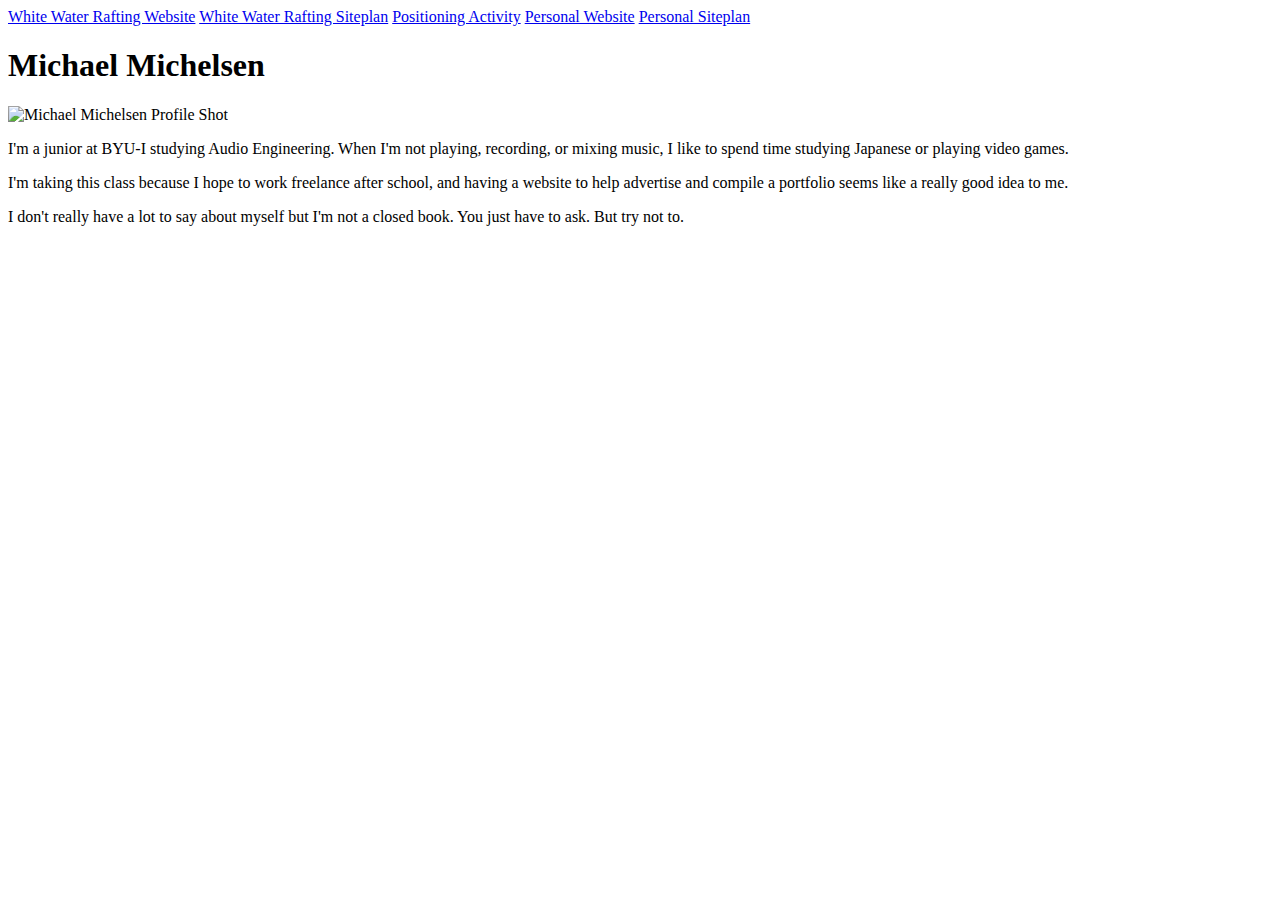
==== wwr/index.html @ 4c6b03f1 "Testing part electric boogaloo" ====
<!DOCTYPE html>
<html lang="en">
<!-- caniuse.com -->
<head>
    <meta charset="UTF-8">
    <meta name="viewport" content="width=device-width, initial-scale=1.0">
    <title>WDD 130 / Home</title>
</head>
<body>
    <nav>
        <a href="wwr/index.html">White Water Rafting Website</a>
        <a href="wwr/site-plan-rafting.html">White Water Rafting Siteplan</a>
        <a href="positioning.html">Positioning Activity</a>
        <a href="personal.html">Personal Website</a>
        <a href="site-plan-personal.html">Personal Siteplan</a>
    </nav>
    <h1>Michael Michelsen</h1>
    <img 
        style="width: 400px; height: 224px"
        src="IMG_Michael Last.JPG" alt="Michael Michelsen Profile Shot">
    <p>I'm a junior at BYU-I studying Audio Engineering. 
        When I'm not playing, recording, or mixing music, I like to spend time studying Japanese or playing video games.</p>
    <p>I'm taking this class because I hope to work freelance after school, and having a website to help advertise and compile a portfolio 
        seems like a really good idea to me.</p>
    <p>I don't really have a lot to say about myself but I'm not a closed book. You just have to ask. But try not to. </p>
</body>
</html>
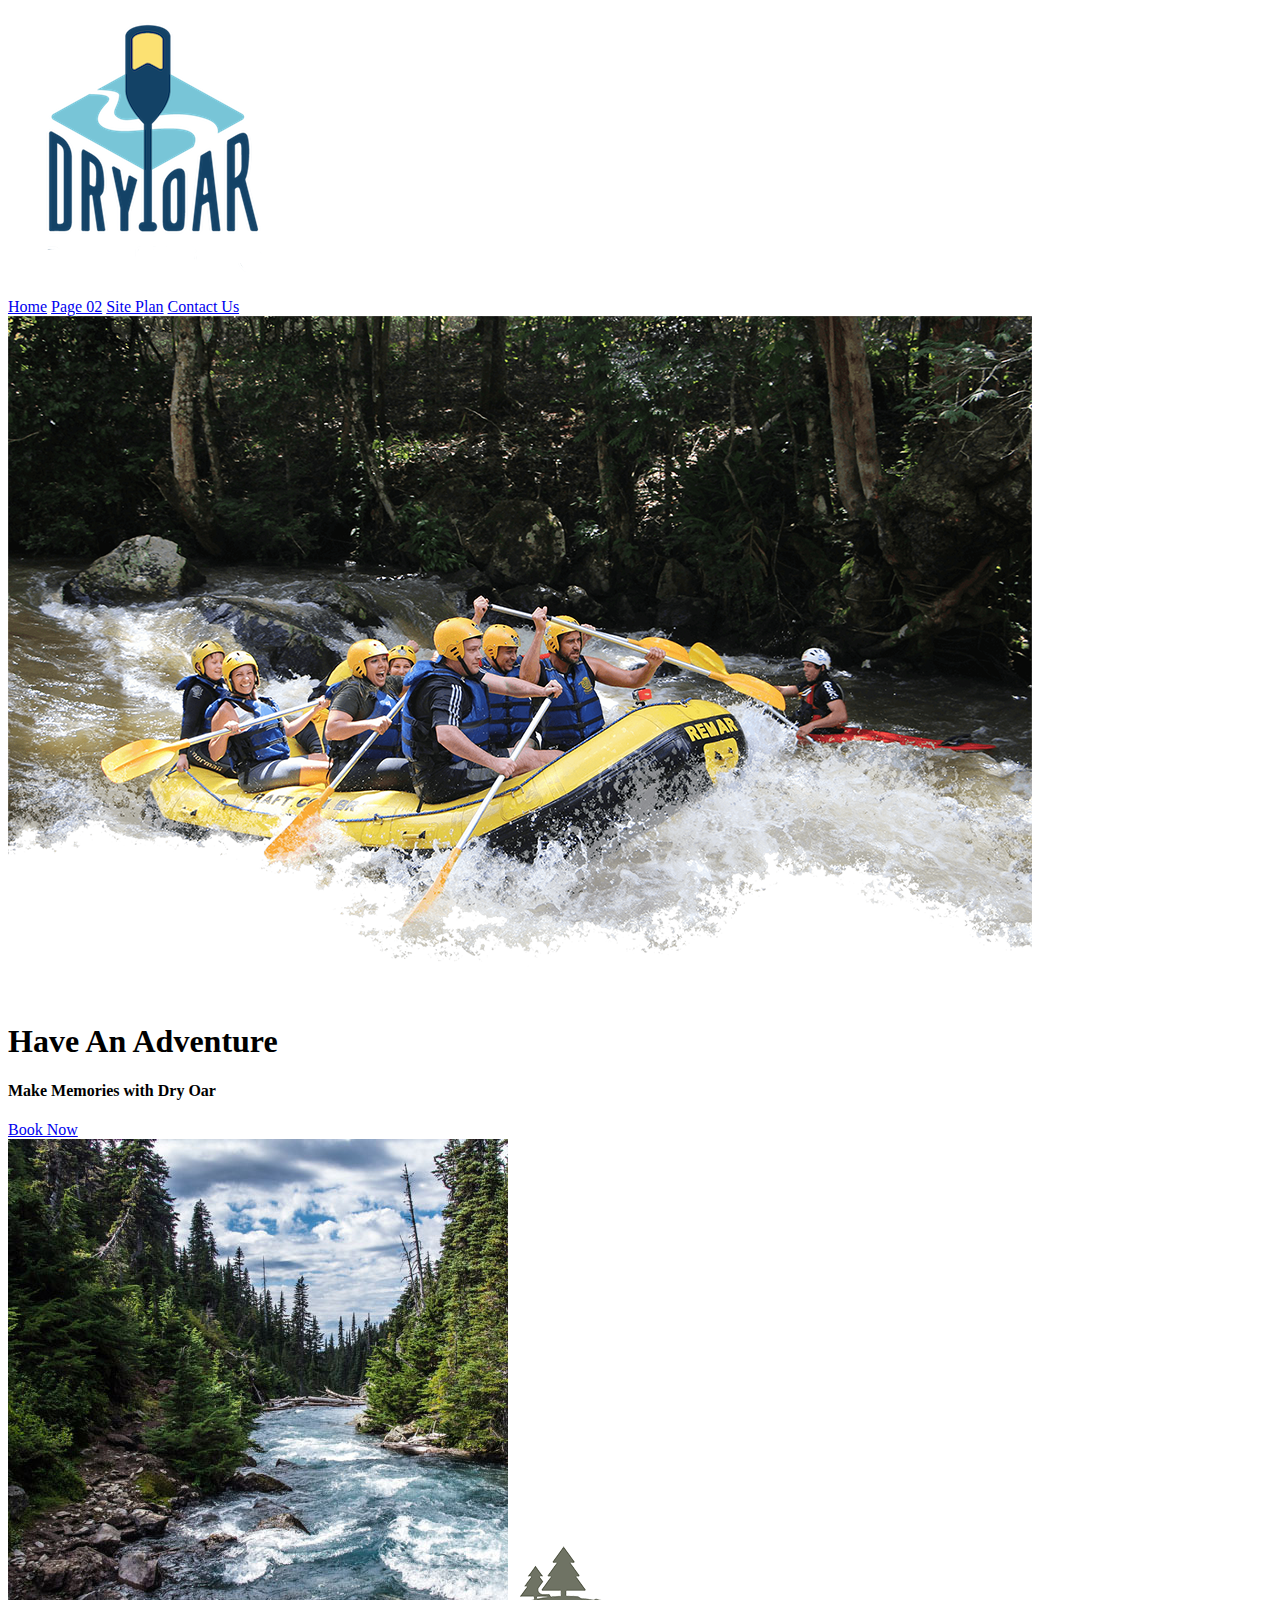
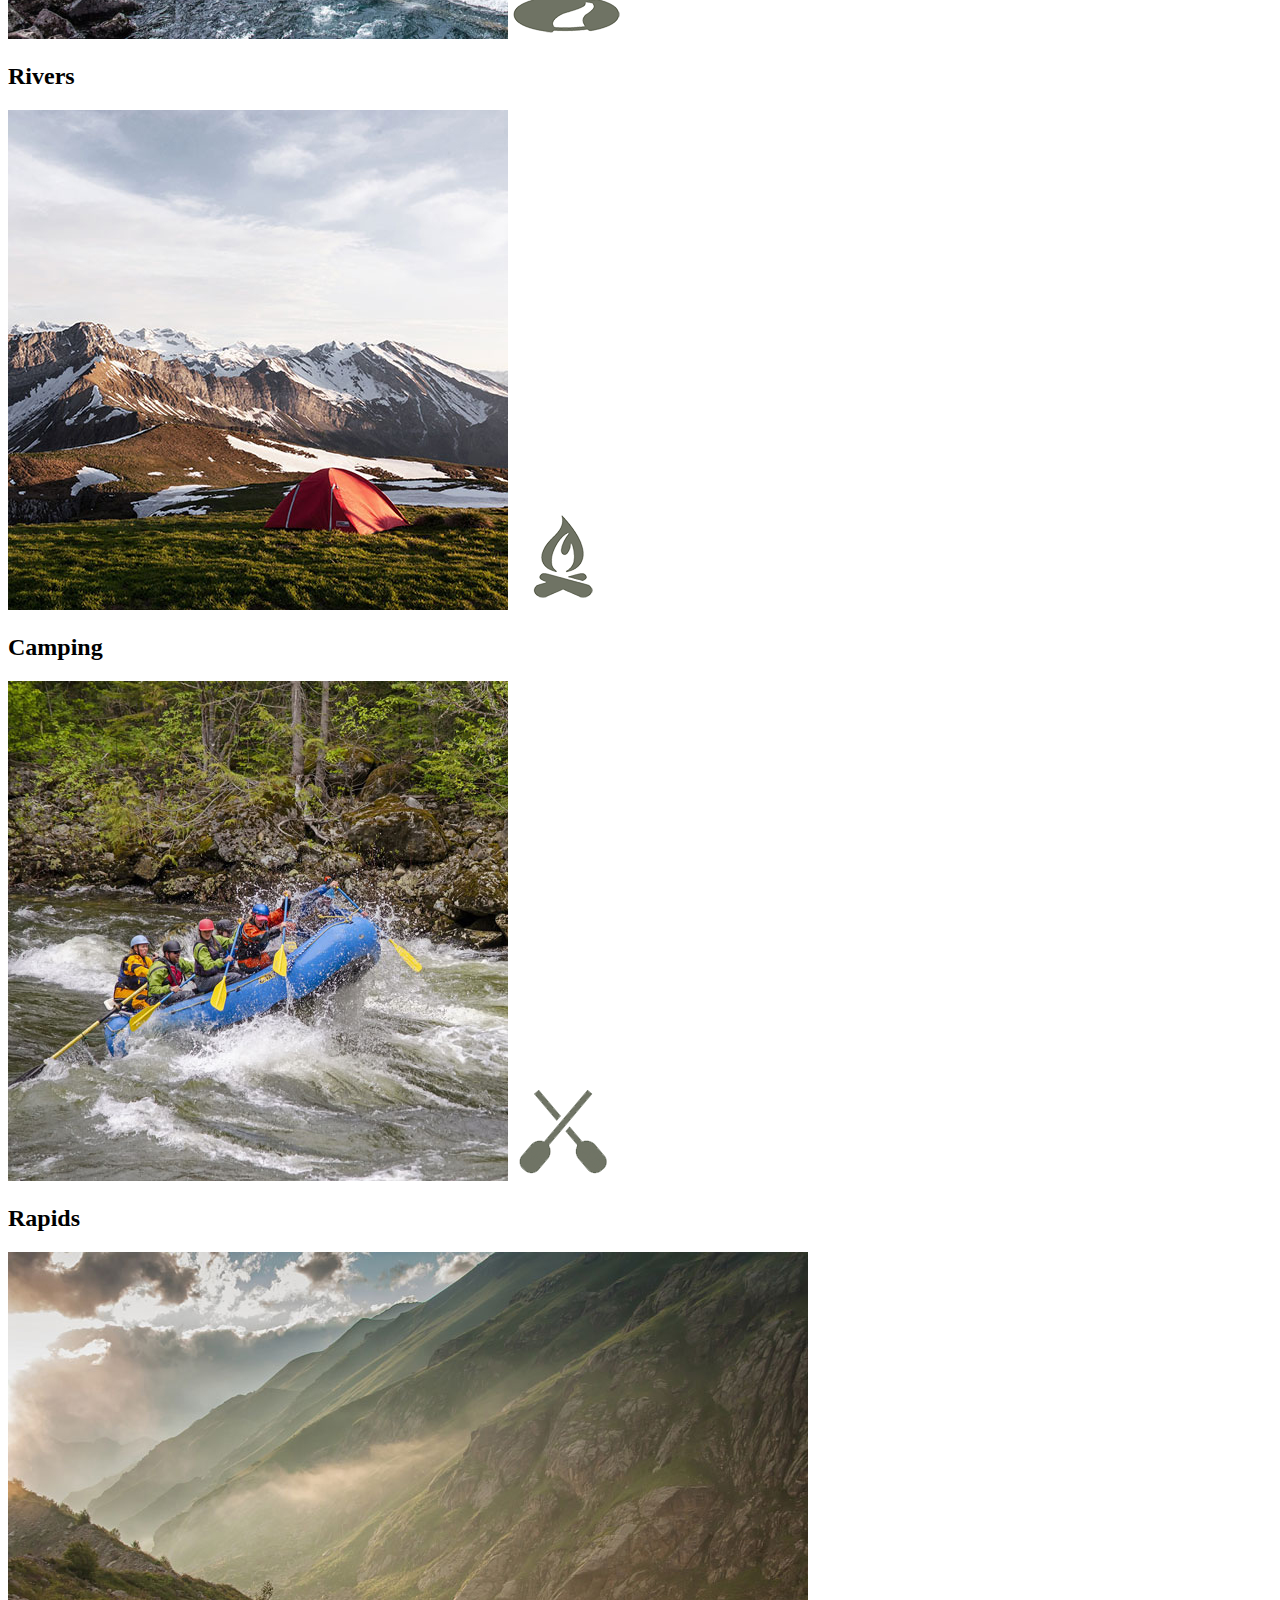
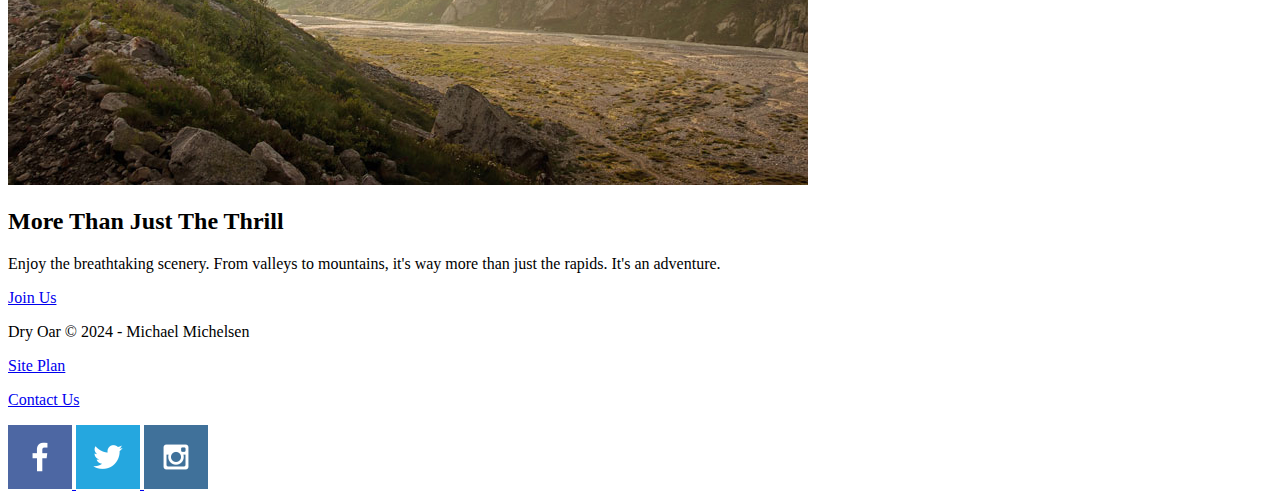
==== commit bb57cda9: "Added images, created wwr index, created troubleshooting practice and wireframe practice" ====
--- a/wwr/index.html
+++ b/wwr/index.html
@@ -1,27 +1,72 @@
 <!DOCTYPE html>
 <html lang="en">
-<!-- caniuse.com -->
 <head>
     <meta charset="UTF-8">
     <meta name="viewport" content="width=device-width, initial-scale=1.0">
-    <title>WDD 130 / Home</title>
+    <title>Dry Oar Boating</title>
 </head>
 <body>
-    <nav>
-        <a href="wwr/index.html">White Water Rafting Website</a>
-        <a href="wwr/site-plan-rafting.html">White Water Rafting Siteplan</a>
-        <a href="positioning.html">Positioning Activity</a>
-        <a href="personal.html">Personal Website</a>
-        <a href="site-plan-personal.html">Personal Siteplan</a>
-    </nav>
-    <h1>Michael Michelsen</h1>
-    <img 
-        style="width: 400px; height: 224px"
-        src="IMG_Michael Last.JPG" alt="Michael Michelsen Profile Shot">
-    <p>I'm a junior at BYU-I studying Audio Engineering. 
-        When I'm not playing, recording, or mixing music, I like to spend time studying Japanese or playing video games.</p>
-    <p>I'm taking this class because I hope to work freelance after school, and having a website to help advertise and compile a portfolio 
-        seems like a really good idea to me.</p>
-    <p>I don't really have a lot to say about myself but I'm not a closed book. You just have to ask. But try not to. </p>
+    <header>
+        <a id="logo_link" href="index.html">
+            <img class="logo" src="images/logo.png" alt="Dry Oar Logo">
+        </a>
+        <nav>
+            <a href="index.html">Home</a>
+            <a href="#">Page 02</a>
+            <a href="site-plan-rafting.html">Site Plan</a>
+            <a href="contactus.html">Contact Us</a>
+        </nav>
+    </header>
+    <div id="hero">
+        <div id="hero-box">
+            <img id="hero-img" src="images/hero.png" alt="People enjoying white water rafting">
+        </div>
+        <section id="hero-msg">
+            <h1 class="home-title">Have An Adventure</h1>
+            <h4>Make Memories with Dry Oar</h4>
+            <div class="button-box">
+                <a class="book" href="contactus.html">Book Now</a>
+            </div>
+        </section>
+    </div>
+    <main class="home-grid">
+        <section class="rivers-card">
+            <img class="card-img" src="images/rivers.jpg" alt="river through forest">
+            <img class="icon" src="images/river_icon.png" alt="river icon">
+            <h2>Rivers</h2>
+        </section>
+        <section class="camping-card">
+            <img class="card-img" src="images/camping.jpg" alt="tent in the mountains">
+            <img class="icon" src="images/fire_icon.png" alt="fire icon">
+            <h2>Camping</h2>
+        </section>
+        <section class="rapids-card">
+                <img class="card-img" src="images/rapids.jpg" alt="rafting boat">
+                <img class="icon" src="images/oars.png" alt="oars icon">
+                <h2>Rapids</h2>
+        </section>
+        <img class="mountains" src="images/mountains.jpg" alt="mountains shrouded with clouds">
+        <section>
+            <h2>More Than Just The Thrill</h2>
+            <p>Enjoy the breathtaking scenery. From valleys to mountains, it's way more than just the rapids. It's an adventure.</p>
+            <a class="join" href="rivers.html">Join Us</a>
+        </section>
+    </main>
+    <footer>
+        <p>Dry Oar &copy; 2024 - Michael Michelsen</p>
+        <p><a href="site-plan-rafting.html">Site Plan</a></p>
+        <p><a href="contactus.html">Contact Us</a></p>
+        <div class="social">
+            <a href="https://facebook.com">
+                <img src="images/facebook.png" alt="fb icon">
+            </a>
+            <a href="https://twitter.com">
+                <img src="images/twitter.png" alt="twitter icon">
+            </a>
+            <a href="https://instagram.com">
+                <img src="images/instagram.png" alt="instagram icon">
+            </a>
+        </div>
+    </footer>
 </body>
 </html>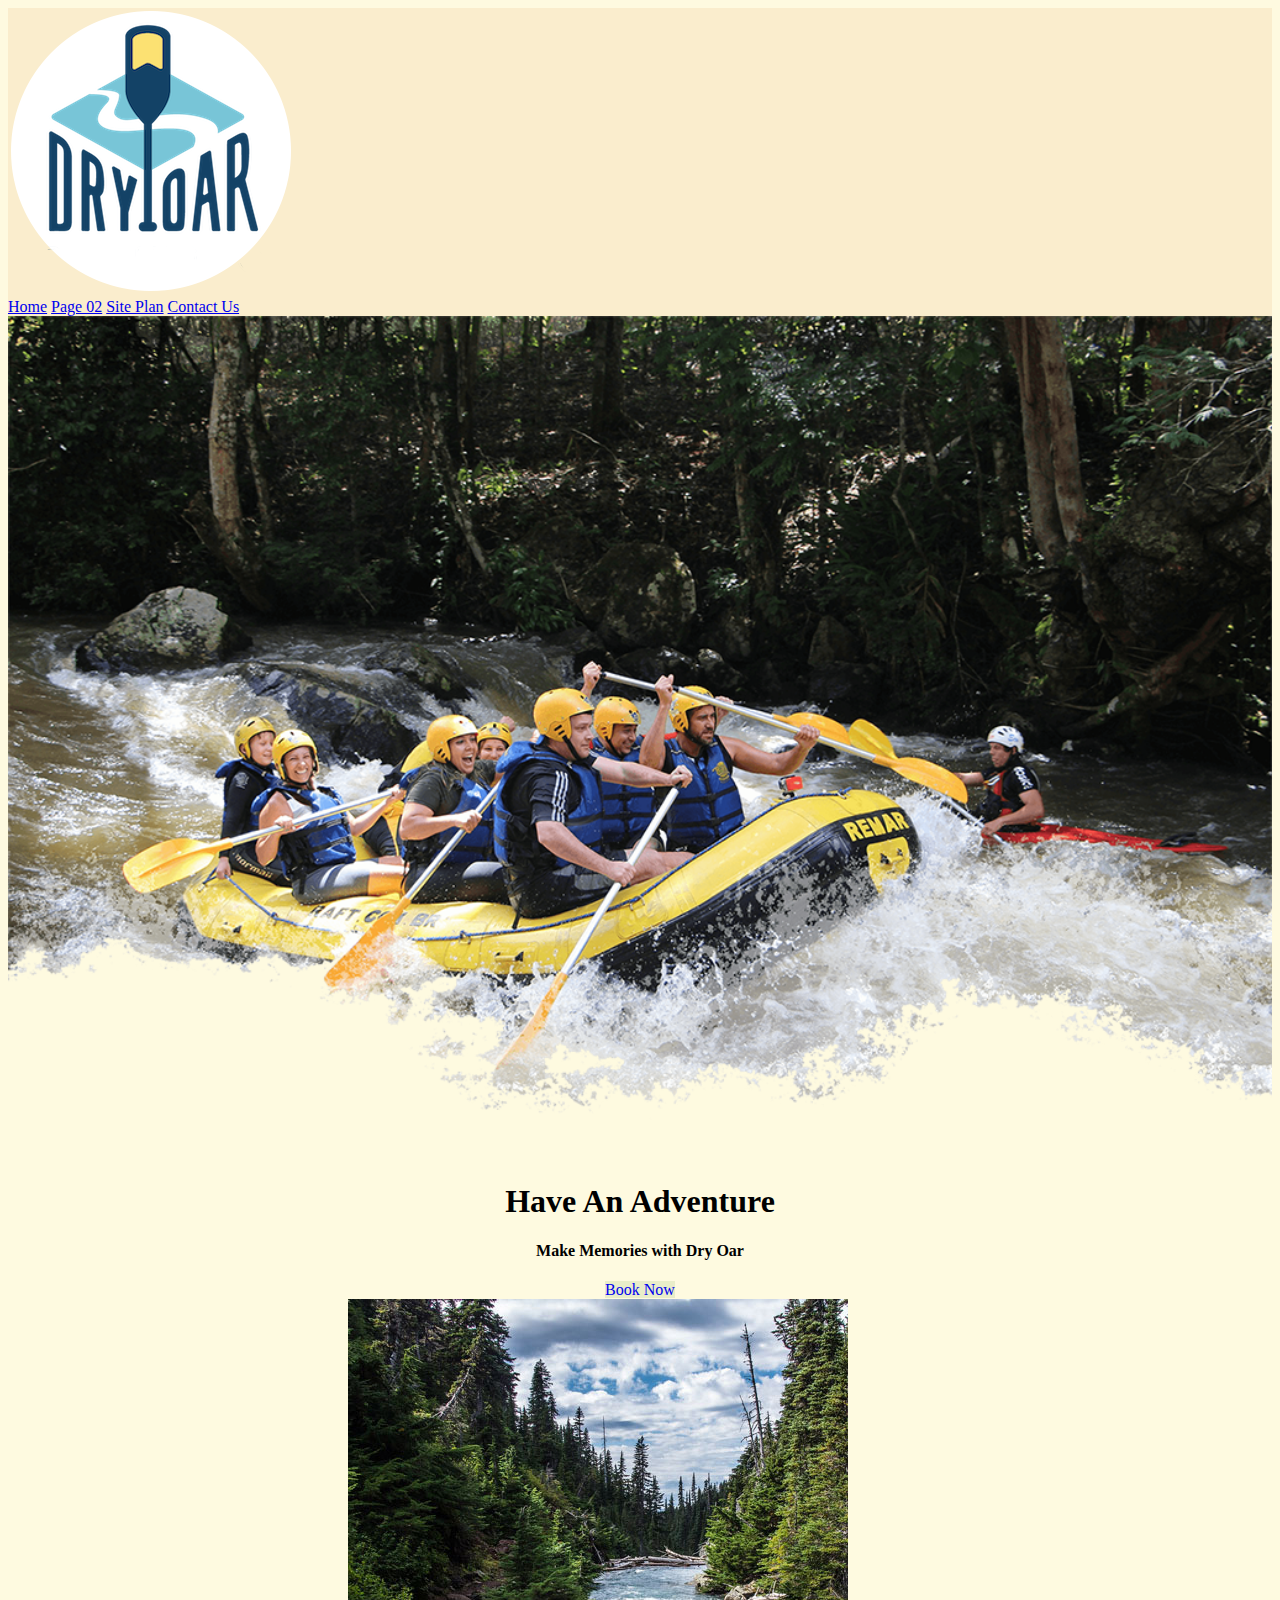
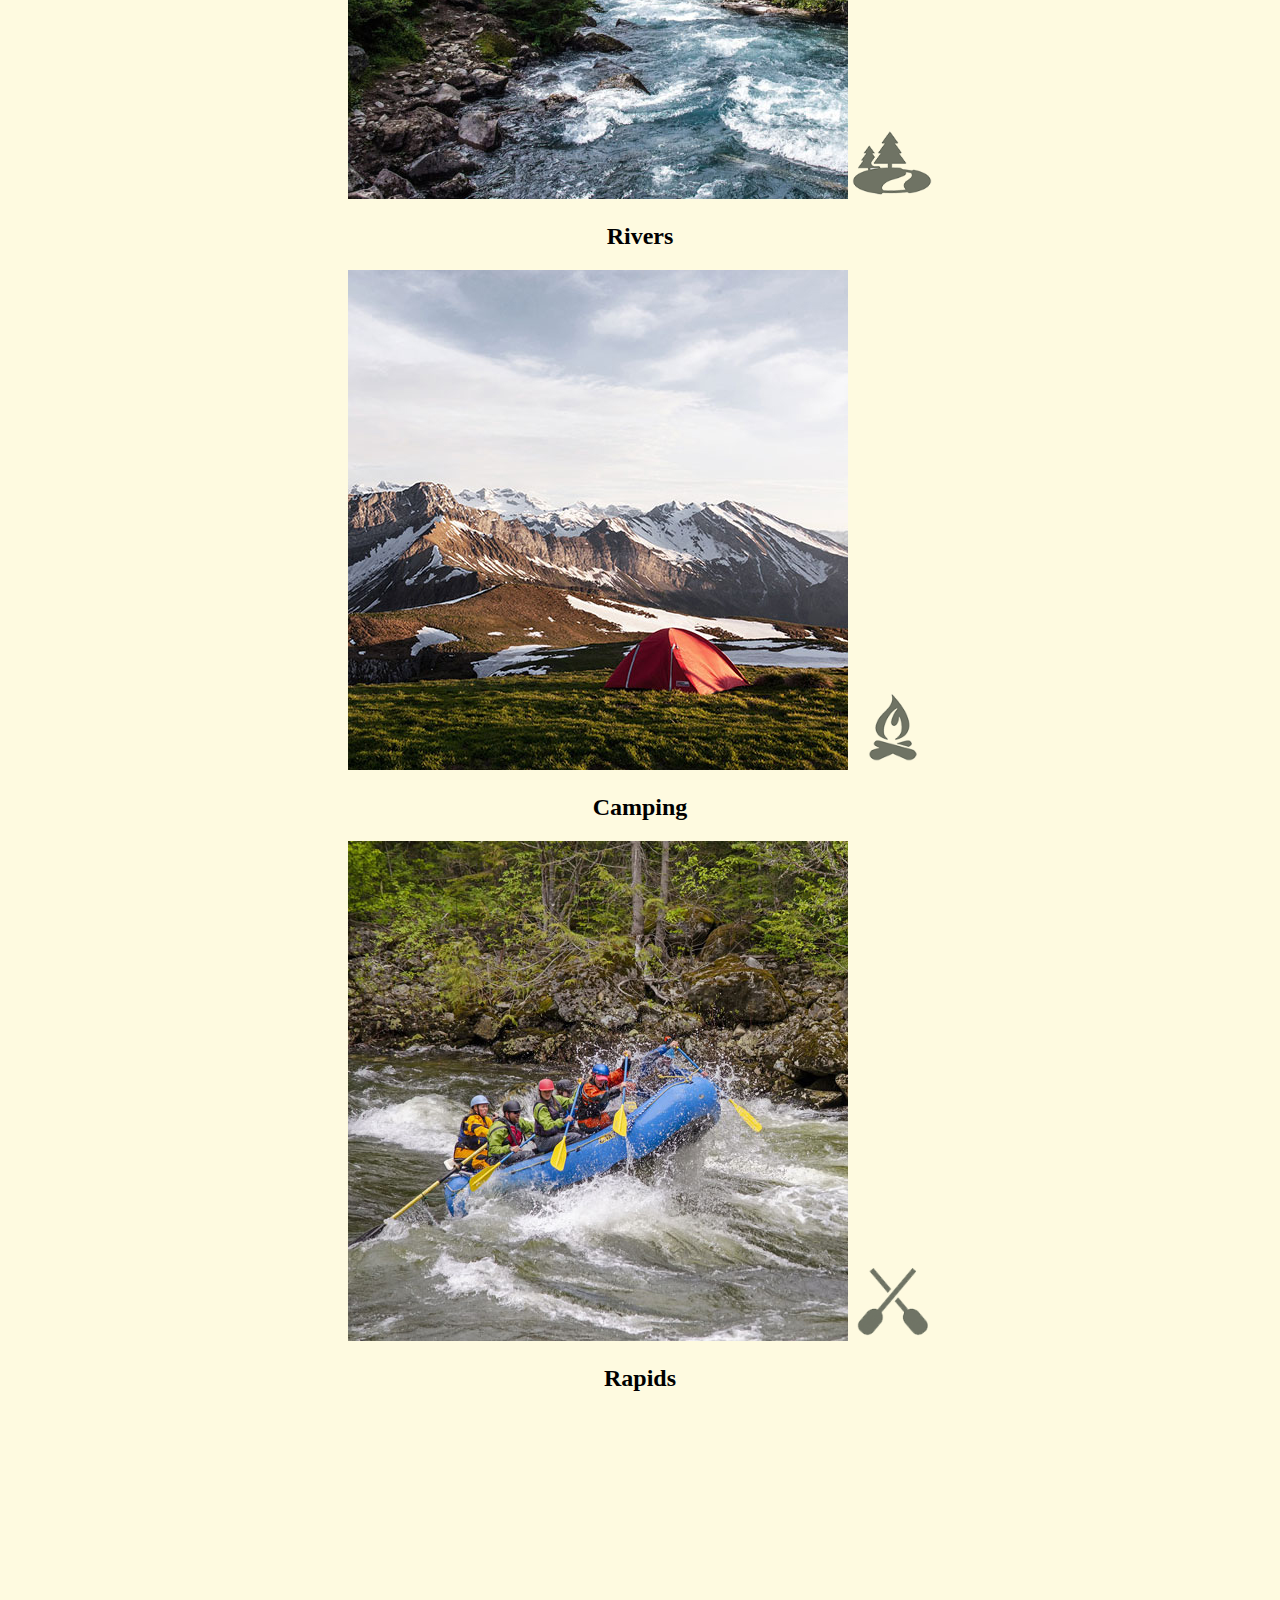
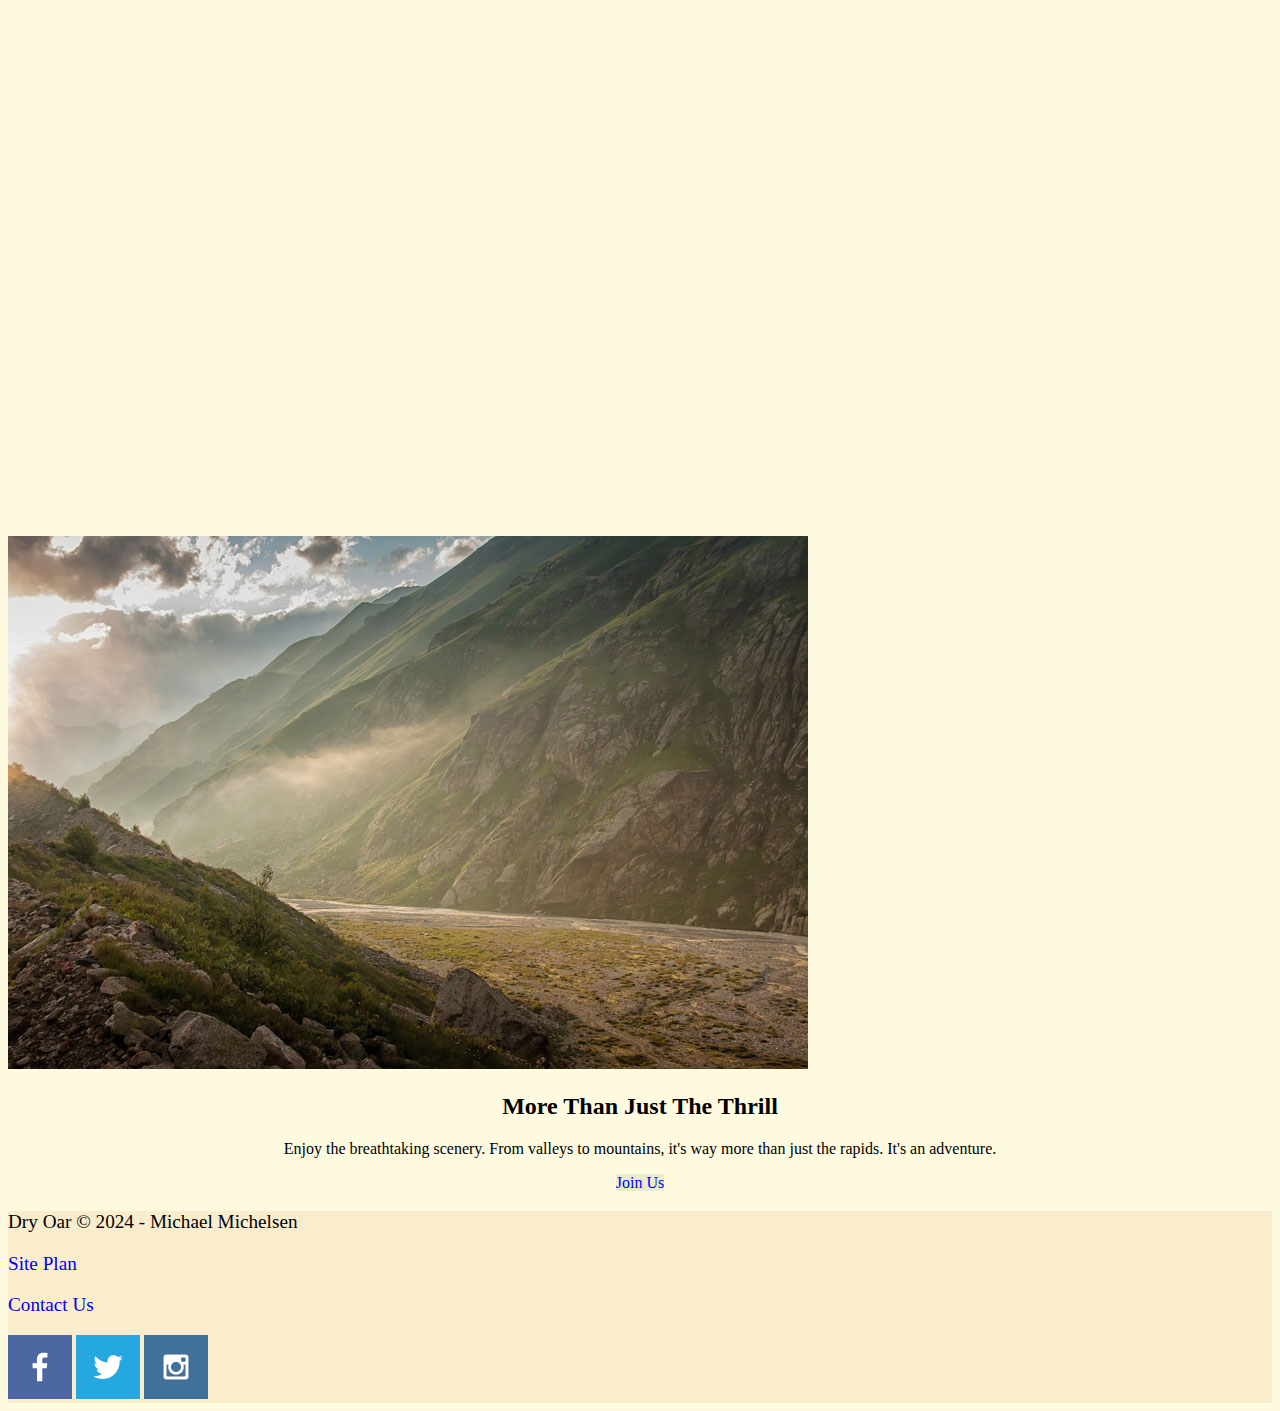
==== commit 3200e35f: "completed assignment adding more html and CSS steps 5-15" ====
--- a/wwr/index.html
+++ b/wwr/index.html
@@ -4,69 +4,73 @@
     <meta charset="UTF-8">
     <meta name="viewport" content="width=device-width, initial-scale=1.0">
     <title>Dry Oar Boating</title>
+    <link type="text/css" rel="stylesheet" href="styles/styles.css"/>
 </head>
 <body>
-    <header>
-        <a id="logo_link" href="index.html">
-            <img class="logo" src="images/logo.png" alt="Dry Oar Logo">
-        </a>
-        <nav>
-            <a href="index.html">Home</a>
-            <a href="#">Page 02</a>
-            <a href="site-plan-rafting.html">Site Plan</a>
-            <a href="contactus.html">Contact Us</a>
-        </nav>
-    </header>
-    <div id="hero">
-        <div id="hero-box">
-            <img id="hero-img" src="images/hero.png" alt="People enjoying white water rafting">
+    <div id="content">
+        <header>
+            <a id="logo_link" href="index.html">
+                <img class="logo" src="images/logo.png" alt="Dry Oar Logo">
+            </a>
+            <nav>
+                <a href="index.html">Home</a>
+                <a href="#">Page 02</a>
+                <a href="site-plan-rafting.html">Site Plan</a>
+                <a href="contactus.html">Contact Us</a>
+            </nav>
+        </header>
+        <div id="hero">
+            <div id="hero-box">
+                <img id="hero-img" src="images/hero.png" alt="People enjoying white water rafting">
+            </div>
+            <section id="hero-msg">
+                <h1 class="home-title">Have An Adventure</h1>
+                <h4>Make Memories with Dry Oar</h4>
+                <div class="button-box">
+                    <a class="book" href="contactus.html">Book Now</a>
+                </div>
+            </section>
         </div>
-        <section id="hero-msg">
-            <h1 class="home-title">Have An Adventure</h1>
-            <h4>Make Memories with Dry Oar</h4>
-            <div class="button-box">
-                <a class="book" href="contactus.html">Book Now</a>
+        <main class="home-grid">
+            <section class="rivers-card">
+                <img class="card-img" src="images/rivers.jpg" alt="river through forest">
+                <img class="icon" src="images/river_icon.png" alt="river icon">
+                <h2>Rivers</h2>
+            </section>
+            <section class="camping-card">
+                <img class="card-img" src="images/camping.jpg" alt="tent in the mountains">
+                <img class="icon" src="images/fire_icon.png" alt="fire icon">
+                <h2>Camping</h2>
+            </section>
+            <section class="rapids-card">
+                    <img class="card-img" src="images/rapids.jpg" alt="rafting boat">
+                    <img class="icon" src="images/oars.png" alt="oars icon">
+                    <h2>Rapids</h2>
+            </section>
+            <div id="background"></div>
+            <img class="mountains" src="images/mountains.jpg" alt="mountains shrouded with clouds">
+            <section>
+                <h2>More Than Just The Thrill</h2>
+                <p>Enjoy the breathtaking scenery. From valleys to mountains, it's way more than just the rapids. It's an adventure.</p>
+                <a class="join" href="rivers.html">Join Us</a>
+            </section>
+        </main>
+        <footer>
+            <p>Dry Oar &copy; 2024 - Michael Michelsen</p>
+            <p><a href="site-plan-rafting.html">Site Plan</a></p>
+            <p><a href="contactus.html">Contact Us</a></p>
+            <div class="social">
+                <a href="https://facebook.com" target="_blank">
+                    <img src="images/facebook.png" alt="fb icon">
+                </a>
+                <a href="https://twitter.com" target="_blank">
+                    <img src="images/twitter.png" alt="twitter icon">
+                </a>
+                <a href="https://instagram.com" target="_blank">
+                    <img src="images/instagram.png" alt="instagram icon">
+                </a>
             </div>
-        </section>
+        </footer>
     </div>
-    <main class="home-grid">
-        <section class="rivers-card">
-            <img class="card-img" src="images/rivers.jpg" alt="river through forest">
-            <img class="icon" src="images/river_icon.png" alt="river icon">
-            <h2>Rivers</h2>
-        </section>
-        <section class="camping-card">
-            <img class="card-img" src="images/camping.jpg" alt="tent in the mountains">
-            <img class="icon" src="images/fire_icon.png" alt="fire icon">
-            <h2>Camping</h2>
-        </section>
-        <section class="rapids-card">
-                <img class="card-img" src="images/rapids.jpg" alt="rafting boat">
-                <img class="icon" src="images/oars.png" alt="oars icon">
-                <h2>Rapids</h2>
-        </section>
-        <img class="mountains" src="images/mountains.jpg" alt="mountains shrouded with clouds">
-        <section>
-            <h2>More Than Just The Thrill</h2>
-            <p>Enjoy the breathtaking scenery. From valleys to mountains, it's way more than just the rapids. It's an adventure.</p>
-            <a class="join" href="rivers.html">Join Us</a>
-        </section>
-    </main>
-    <footer>
-        <p>Dry Oar &copy; 2024 - Michael Michelsen</p>
-        <p><a href="site-plan-rafting.html">Site Plan</a></p>
-        <p><a href="contactus.html">Contact Us</a></p>
-        <div class="social">
-            <a href="https://facebook.com">
-                <img src="images/facebook.png" alt="fb icon">
-            </a>
-            <a href="https://twitter.com">
-                <img src="images/twitter.png" alt="twitter icon">
-            </a>
-            <a href="https://instagram.com">
-                <img src="images/instagram.png" alt="instagram icon">
-            </a>
-        </div>
-    </footer>
 </body>
 </html>--- a/wwr/styles/styles.css
+++ b/wwr/styles/styles.css
@@ -0,0 +1,78 @@
+#content{
+    max-width: 1600px;
+    margin: 0 auto;
+}
+
+nav a{
+    text-align: center;
+}
+
+#hero-msg h1, #hero-msg h4{
+    text-align: center;
+}
+
+.button-box{
+    text-align: center;
+}
+
+main section{
+    text-align: center;
+}
+
+#background{
+    height: 725px;
+}
+
+body{
+    background-color: #fefae0;
+}
+
+header{
+    background-color: #faedcd;
+}
+
+nav a:hover{
+    background-color: #ccd5ae;
+    text-decoration: none;
+}
+
+.book, .join{
+    background-color: #e9edc9;
+    text-decoration: none;
+}
+
+.book:hover, .join:hover{
+    background-color: #ccd5ae;
+}
+
+#background{
+    background-color: #fefae0;
+}
+
+.msg{
+    background-color: #d4a373;
+}
+
+footer{
+    background-color: #faedcd;
+}
+
+.icon{
+    width: 80px;
+}
+
+#hero-img{
+    width: 100%;
+}
+
+footer a{
+    text-decoration: none;
+}
+
+footer p{
+    font-size: 1.2em;
+}
+
+footer p a:hover{
+    text-decoration: underline;
+}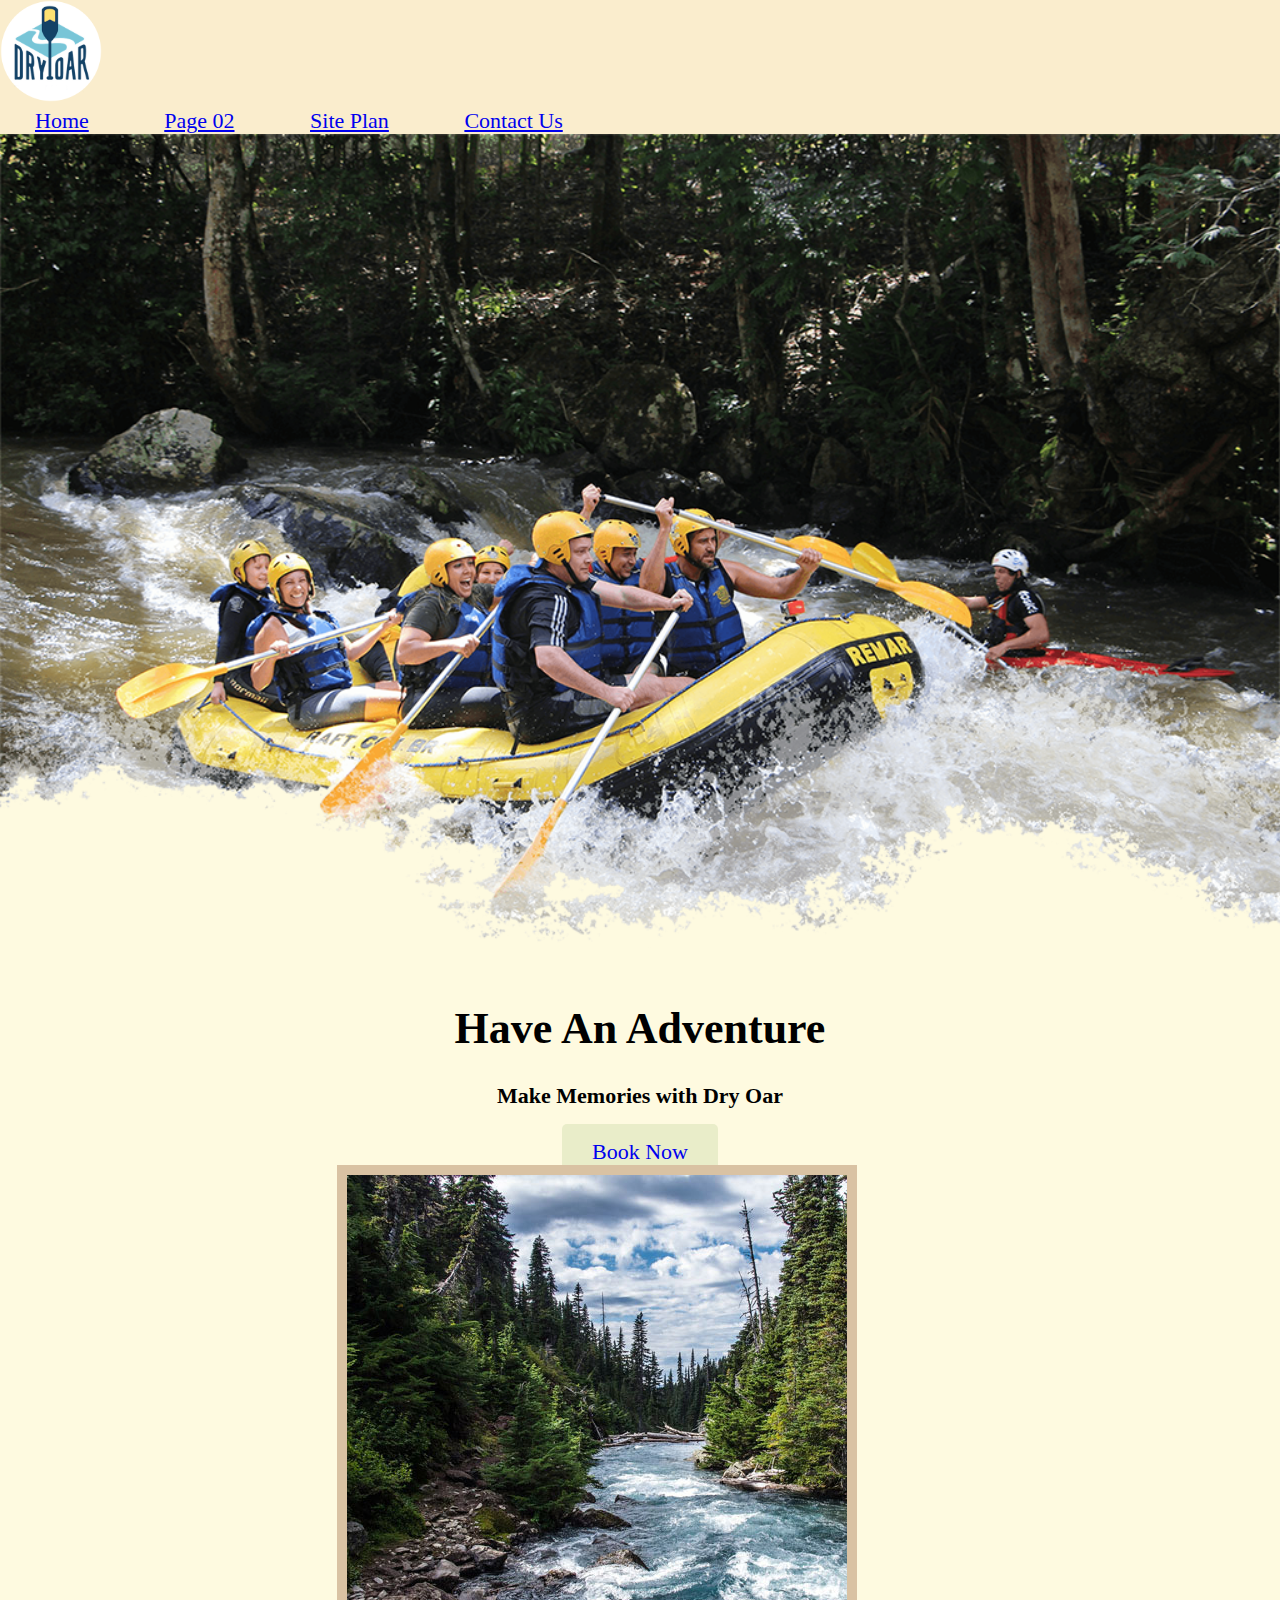
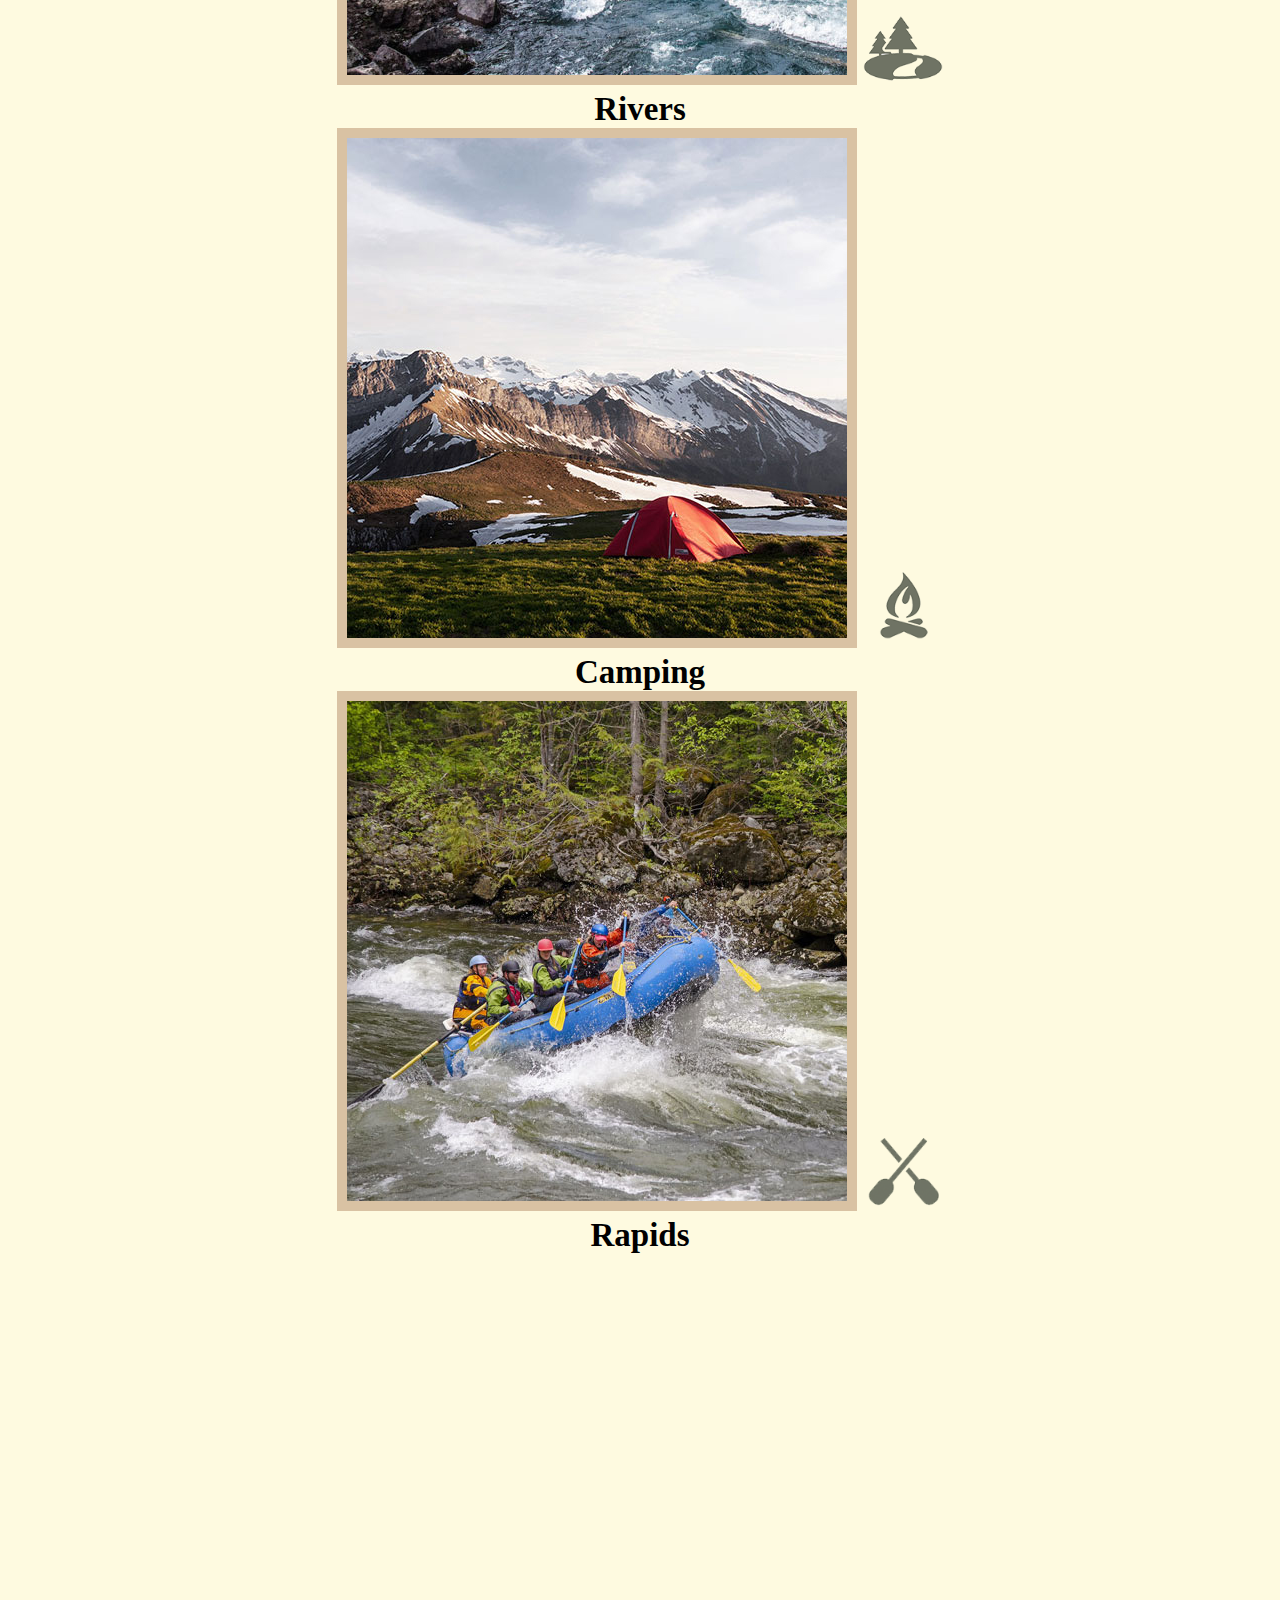
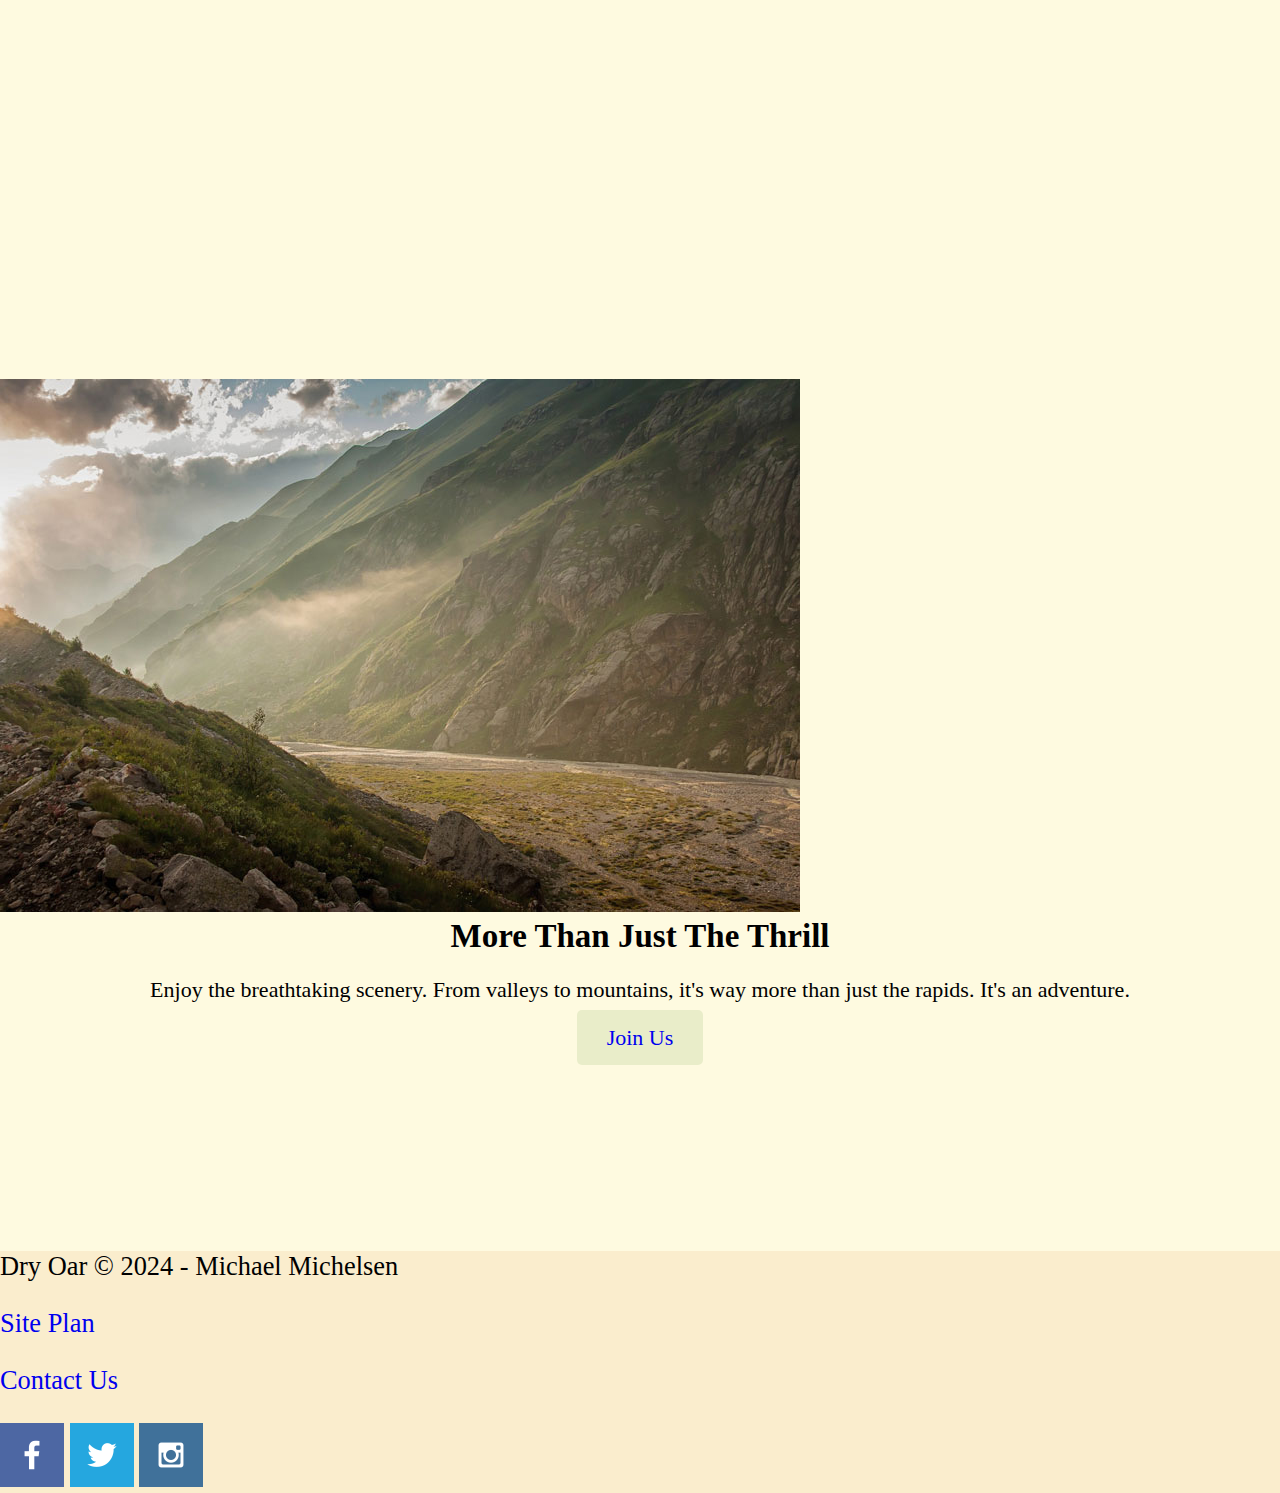
==== commit 9ec263fb: "Completed "More CSS and HTML" (couldn't change the size of the logo in CSS file, but could in HTML)" ====
--- a/wwr/index.html
+++ b/wwr/index.html
@@ -4,13 +4,13 @@
     <meta charset="UTF-8">
     <meta name="viewport" content="width=device-width, initial-scale=1.0">
     <title>Dry Oar Boating</title>
-    <link type="text/css" rel="stylesheet" href="styles/styles.css"/>
+    <link type="text/css" rel="stylesheet" href="styles/styles.css">
 </head>
 <body>
     <div id="content">
         <header>
             <a id="logo_link" href="index.html">
-                <img class="logo" src="images/logo.png" alt="Dry Oar Logo">
+                <img class="logo" src="images/logo.png" alt="Dry Oar Logo" width="8%">
             </a>
             <nav>
                 <a href="index.html">Home</a>
--- a/wwr/styles/styles.css
+++ b/wwr/styles/styles.css
@@ -1,10 +1,30 @@
+@import url('https://fonts.googleapis.com/css2?family=Montserrat:ital,wght@0,100..900;1,100..900&family=Roboto:ital,wght@0,100;0,300;0,400;0,500;0,700;0,900;1,100;1,300;1,400;1,500;1,700;1,900&display=swap');
+
+body{
+    font-size: 22px;
+    background-color: #fefae0;
+    margin: 0;
+    padding: 0;
+}
+
+.home-title{
+    font-family: 'Times New Roman', Times, serif;
+    font-size: 2em;
+    margin-top: 10px;
+}
+
 #content{
     max-width: 1600px;
     margin: 0 auto;
 }
 
+h2{
+    margin: 0;
+}
+
 nav a{
     text-align: center;
+    padding: 35px;
 }
 
 #hero-msg h1, #hero-msg h4{
@@ -23,10 +43,6 @@
     height: 725px;
 }
 
-body{
-    background-color: #fefae0;
-}
-
 header{
     background-color: #faedcd;
 }
@@ -39,6 +55,17 @@
 .book, .join{
     background-color: #e9edc9;
     text-decoration: none;
+    margin-top: 50px;
+    border-radius: 5px;
+    padding: 15px 30px;
+}
+
+.card-img {
+    border: 10px solid #d9c2a3;
+}
+
+main section img {
+    box-sizing: border-box;
 }
 
 .book:hover, .join:hover{
@@ -51,10 +78,12 @@
 
 .msg{
     background-color: #d4a373;
+    line-height: 1.5em;
 }
 
 footer{
     background-color: #faedcd;
+    margin-top: 200px;
 }
 
 .icon{
@@ -75,4 +104,8 @@
 
 footer p a:hover{
     text-decoration: underline;
+}
+
+#logo-link{
+    padding-top: 5px;
 }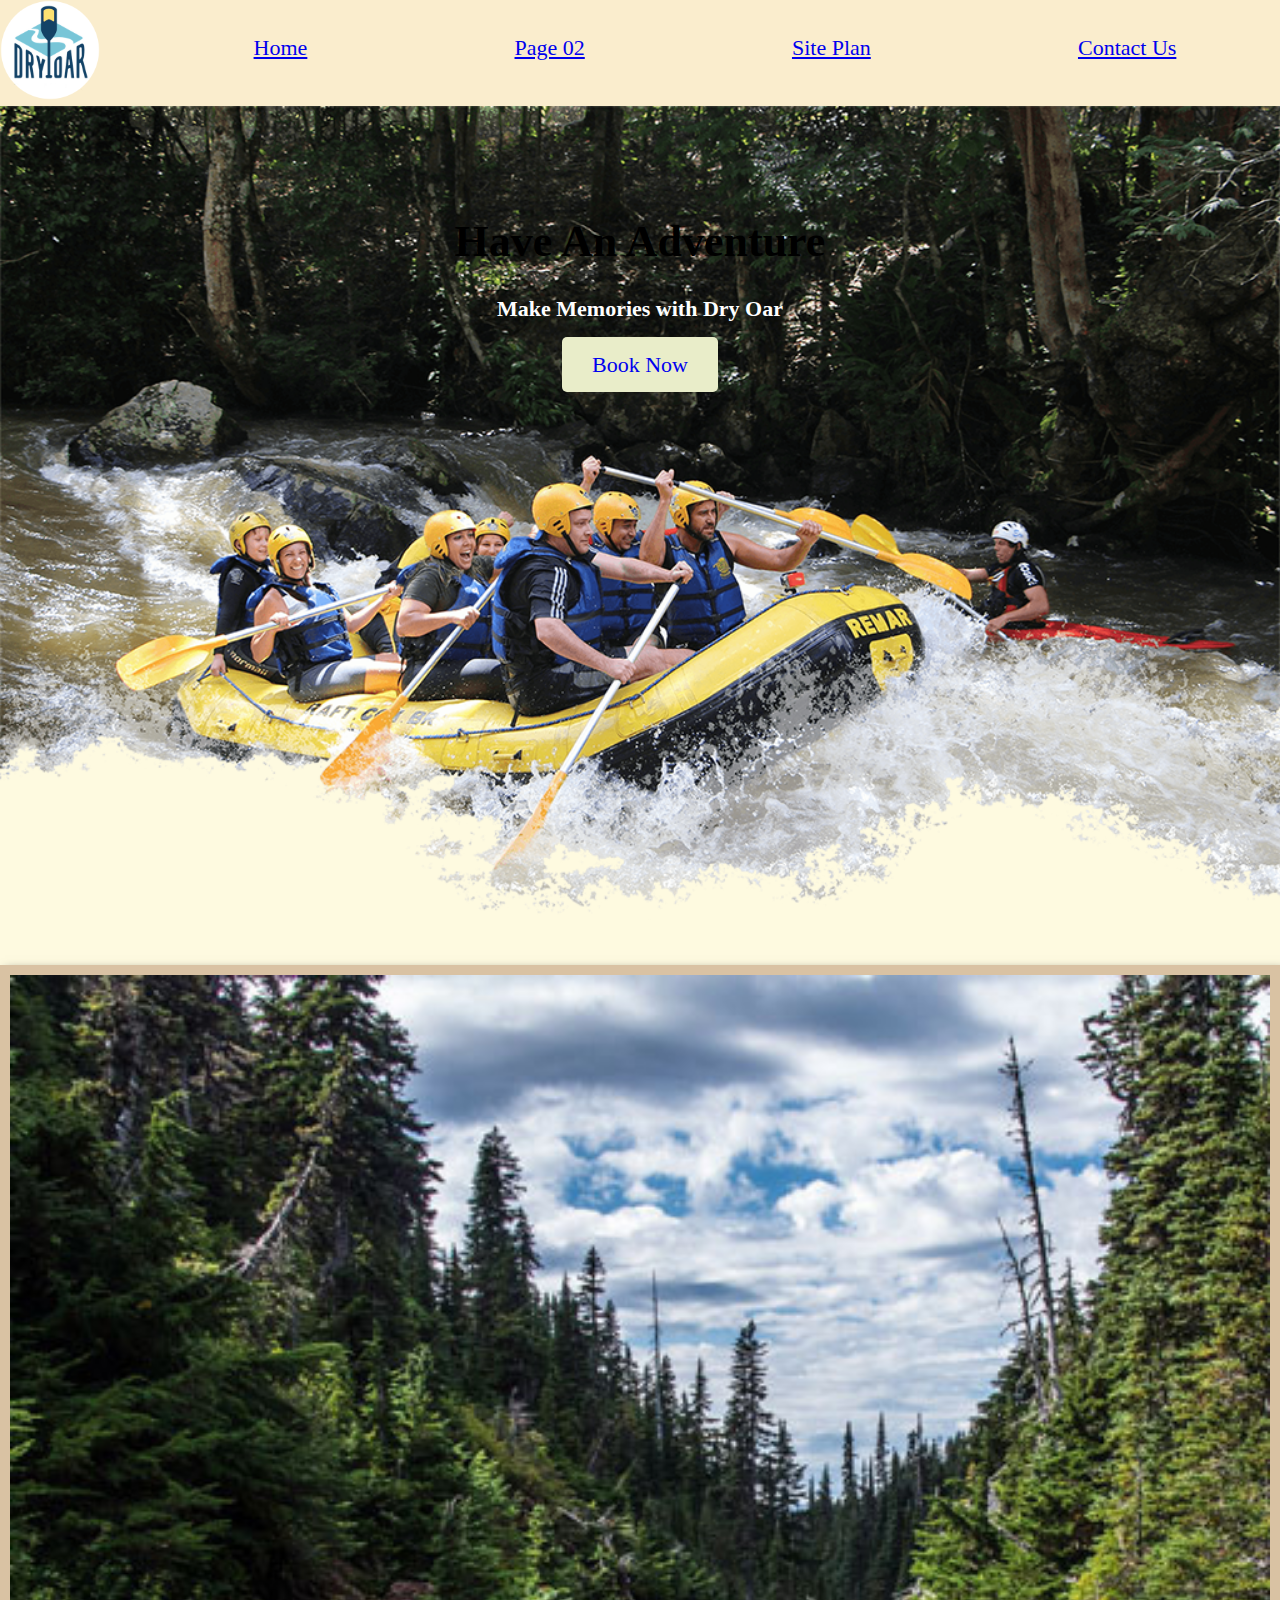
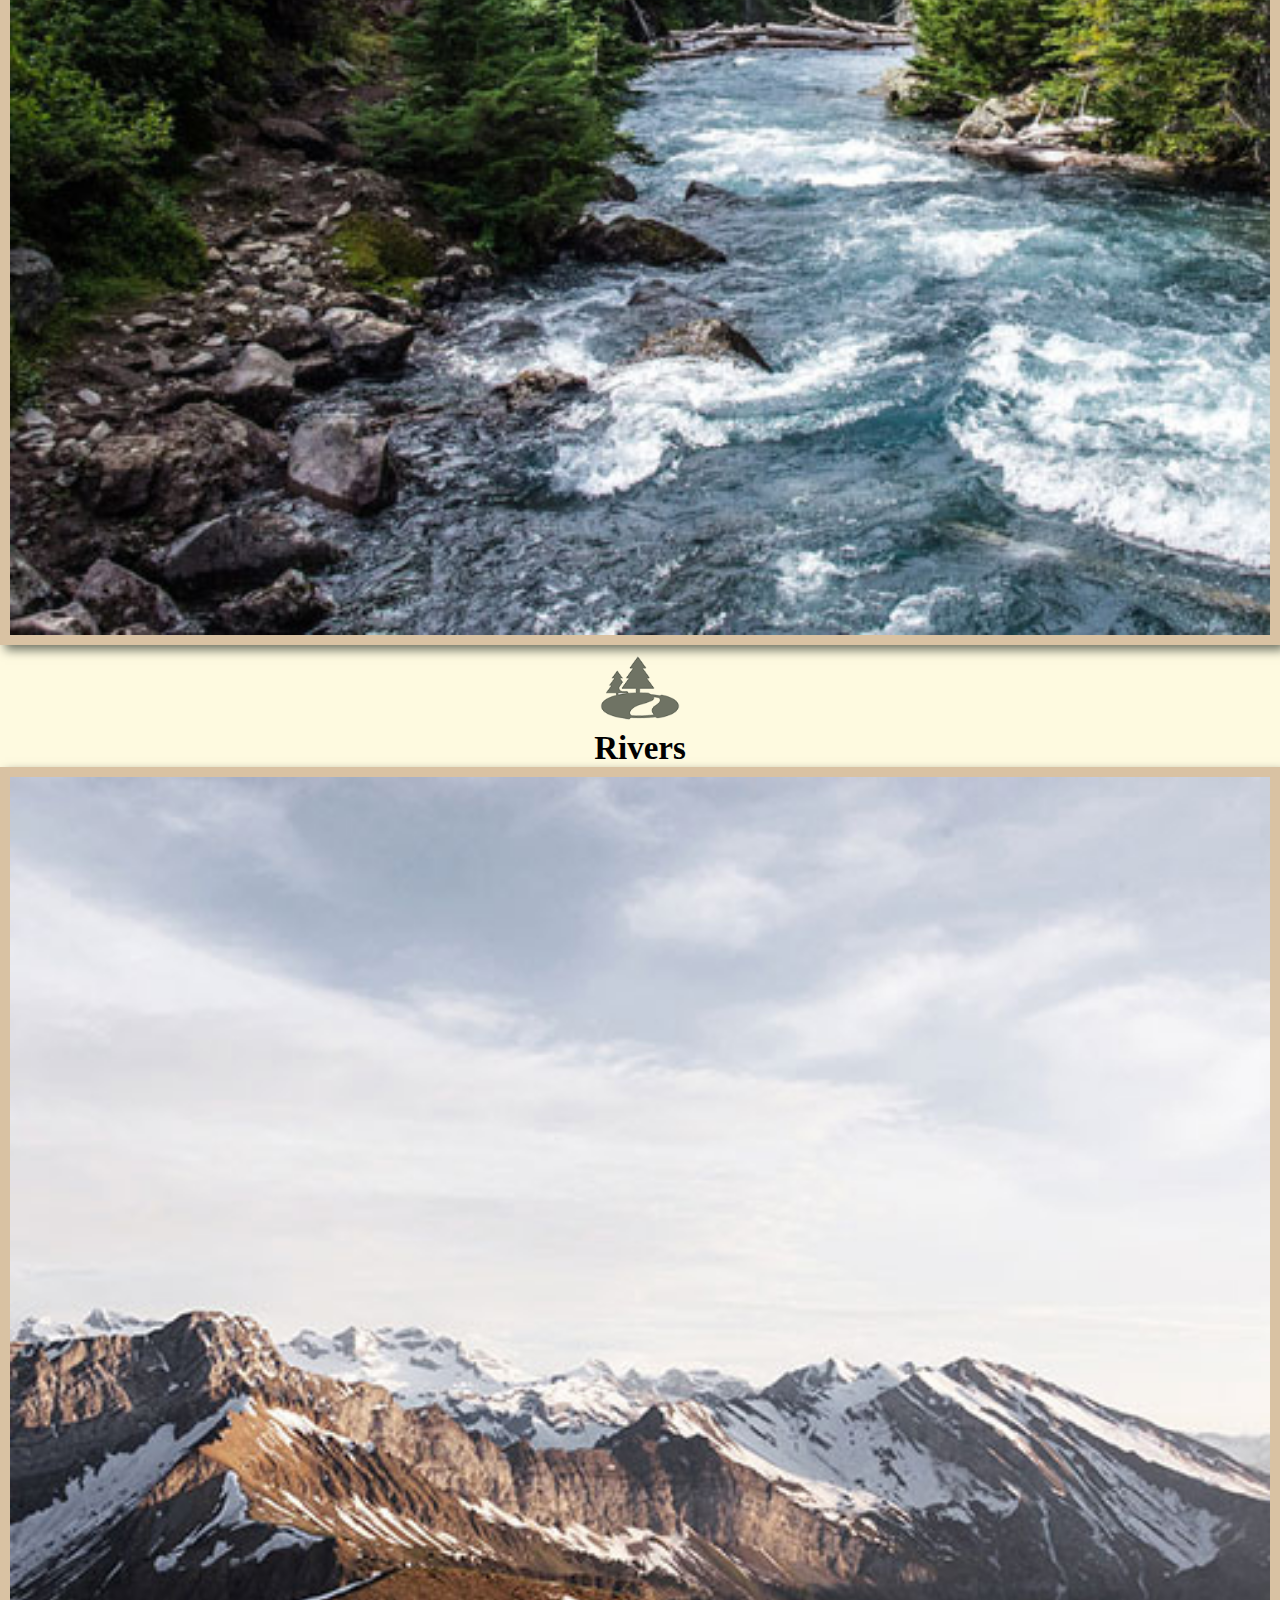
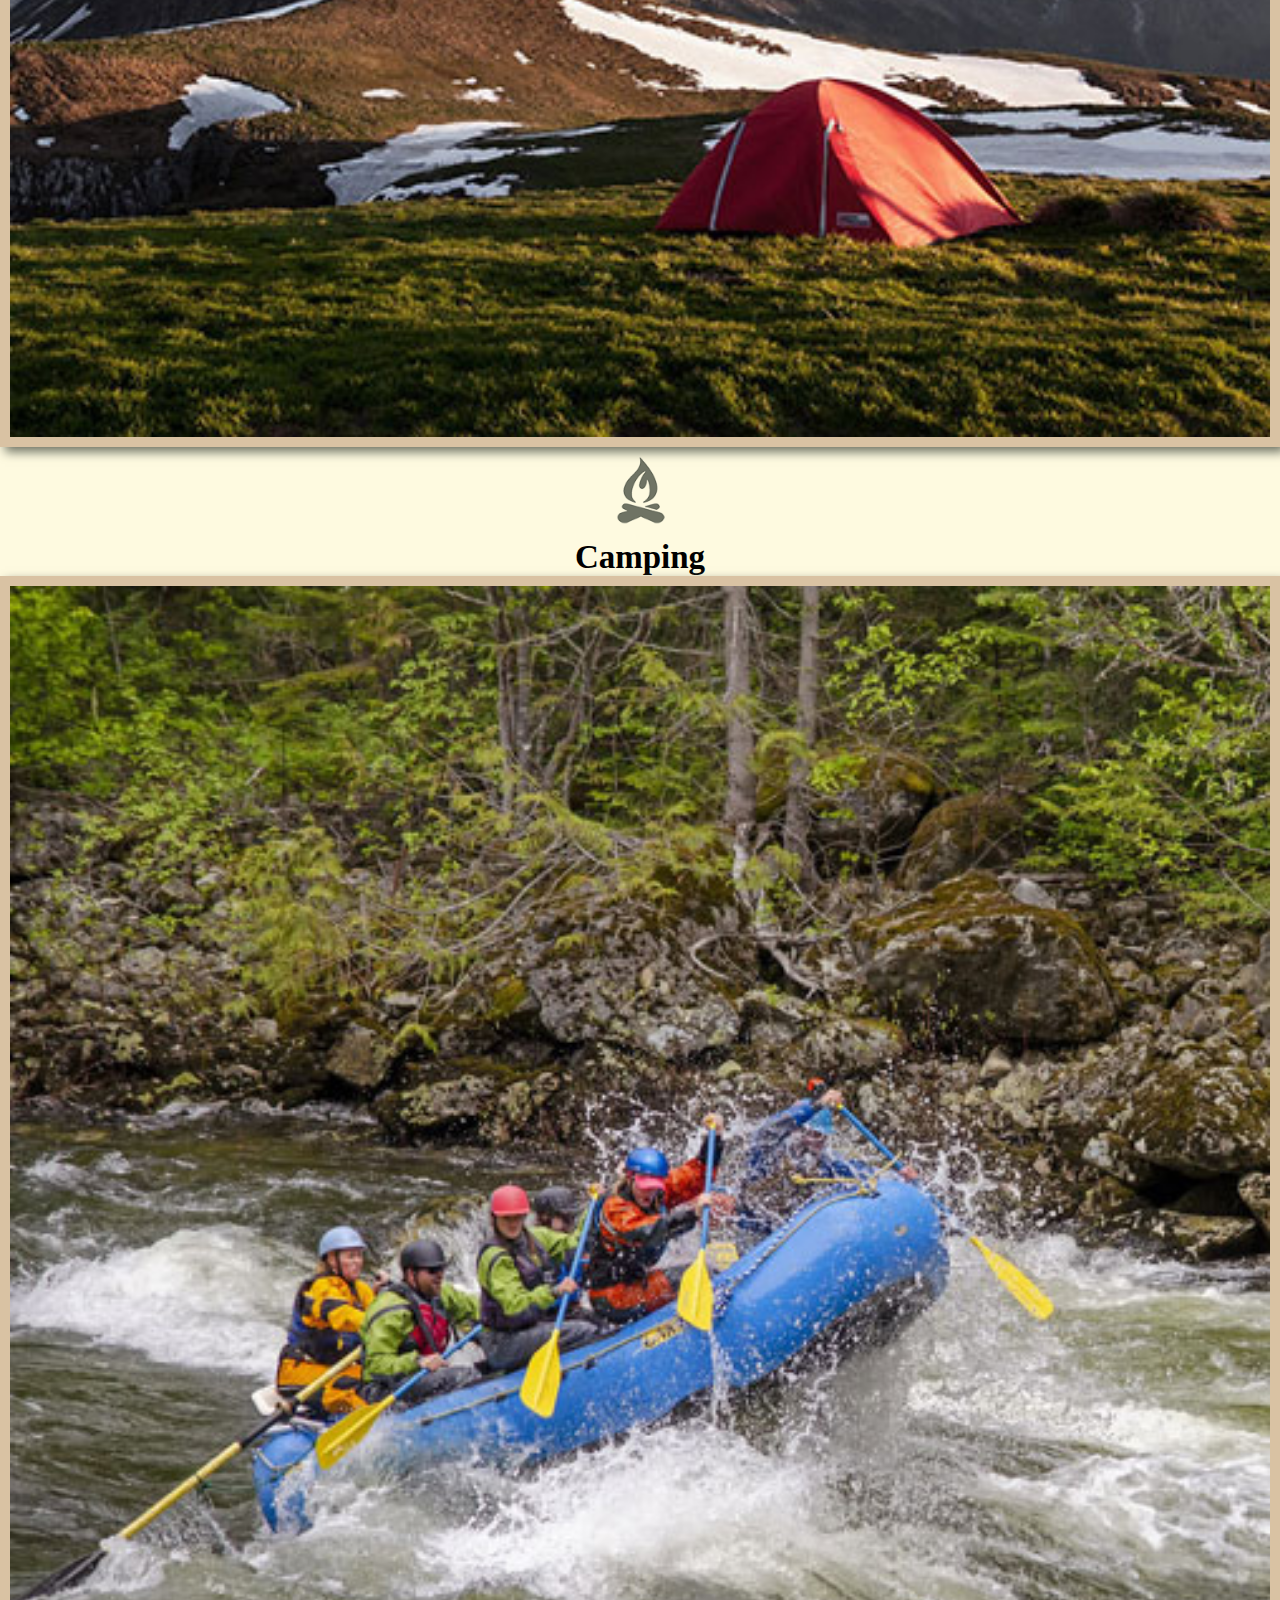
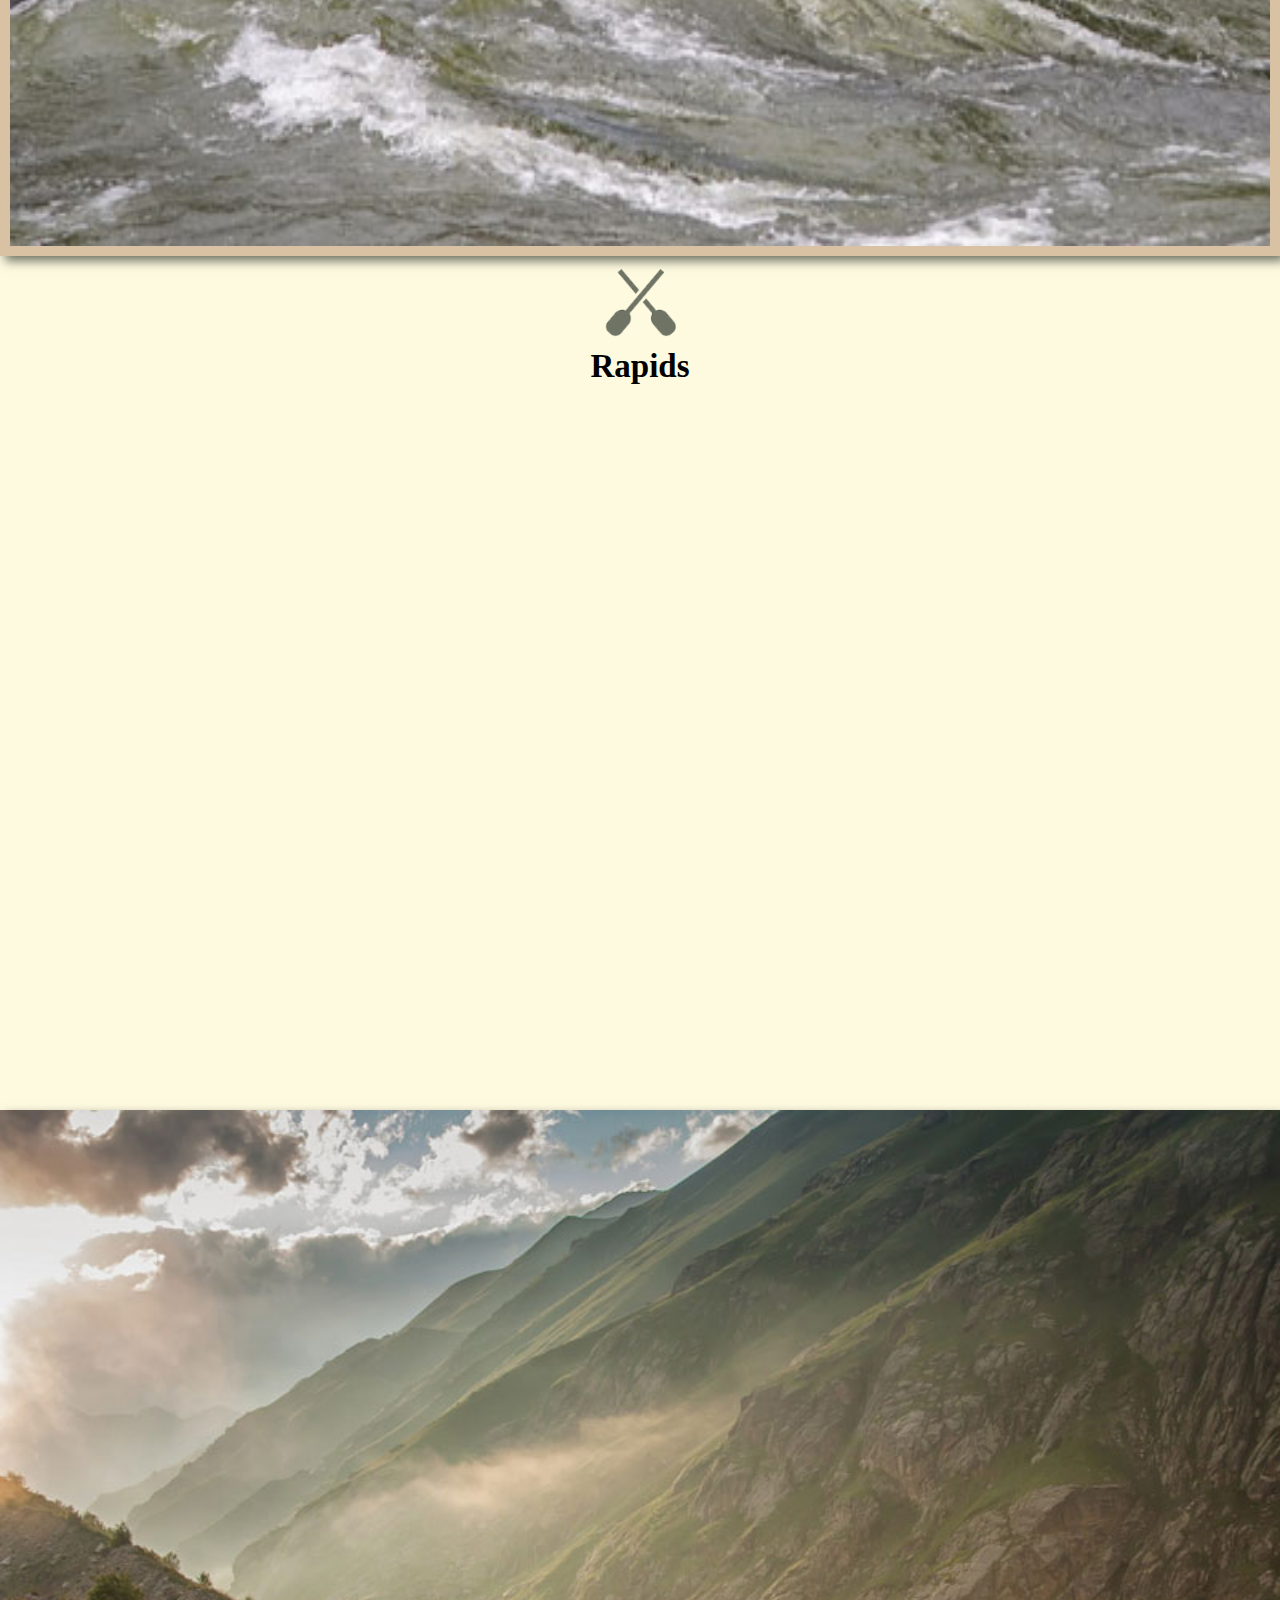
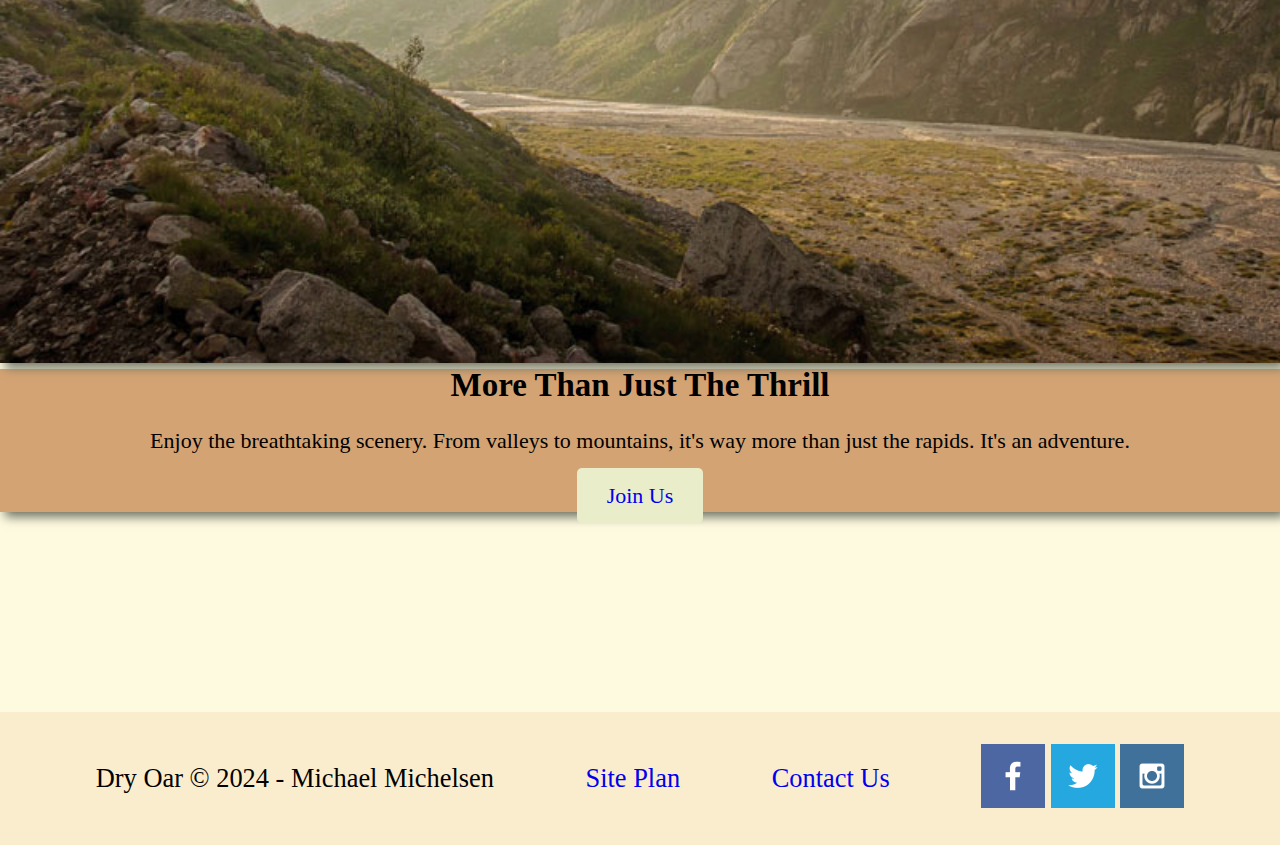
==== commit 3291fa9b: "Finished w07 final touches" ====
--- a/wwr/index.html
+++ b/wwr/index.html
@@ -10,7 +10,7 @@
     <div id="content">
         <header>
             <a id="logo_link" href="index.html">
-                <img class="logo" src="images/logo.png" alt="Dry Oar Logo" width="8%">
+                <img class="logo" src="images/logo.png" alt="Dry Oar Logo">
             </a>
             <nav>
                 <a href="index.html">Home</a>
@@ -49,7 +49,7 @@
             </section>
             <div id="background"></div>
             <img class="mountains" src="images/mountains.jpg" alt="mountains shrouded with clouds">
-            <section>
+            <section class="msg">
                 <h2>More Than Just The Thrill</h2>
                 <p>Enjoy the breathtaking scenery. From valleys to mountains, it's way more than just the rapids. It's an adventure.</p>
                 <a class="join" href="rivers.html">Join Us</a>
--- a/wwr/styles/styles.css
+++ b/wwr/styles/styles.css
@@ -18,6 +18,10 @@
     margin: 0 auto;
 }
 
+.logo{
+    width: 100px;
+}
+
 h2{
     margin: 0;
 }
@@ -45,6 +49,8 @@
 
 header{
     background-color: #faedcd;
+    display: grid;
+    grid-template-columns: 150px auto;
 }
 
 nav a:hover{
@@ -62,6 +68,12 @@
 
 .card-img {
     border: 10px solid #d9c2a3;
+    transition: transform .5s;
+    box-shadow: 5px 5px 10px #6f7364;
+}
+.card-img:hover{
+    opacity: .6;
+    transform: scale(1.1);
 }
 
 main section img {
@@ -79,11 +91,18 @@
 .msg{
     background-color: #d4a373;
     line-height: 1.5em;
+    grid-column: 6/10;
+    grid-row: 6/7;
+    box-shadow: 5px 5px 10px #6f7364;
 }
 
 footer{
     background-color: #faedcd;
     margin-top: 200px;
+    padding: 25px 50px;
+    display: flex;
+    justify-content: space-around;
+    align-items: center;
 }
 
 .icon{
@@ -108,4 +127,118 @@
 
 #logo-link{
     padding-top: 5px;
-}+    justify-self: center;
+    align-self: center;
+}
+
+nav{
+    display: flex;
+    justify-content: space-around;
+}
+
+#hero{
+    display: grid;
+    grid-template-columns: 1fr 3fr 1fr;
+}
+
+#hero-box{
+    grid-column: 1/4;
+    grid-row: 1/3;
+    z-index: -1;
+}
+
+#hero-msg h4{
+    color: white;
+}
+
+#hero-msg{
+    grid-column: 2/3;
+    grid-row: 1/2;
+    margin-top: 100px;
+}
+
+.card-img, .mountains{
+    width: 100%;
+}
+
+.rivers-card{
+    grid-column: 2/4;
+    grid-row: 2/3;
+}
+
+.camping-card{
+    grid-column: 5/7;
+    grid-row: 2/3;
+}
+
+.rapids-card{
+    grid-row: 2/3;
+    grid-column: 8/10;
+}
+
+#background{
+    grid-column: 1/11;
+    grid-row: 4/9;
+}
+
+.mountains{
+    grid-column: 2/7;
+    grid-row: 5/8;
+    width: 100%;
+    box-shadow: 5px 5px 10px #6f7364;
+}
+
+@media screen and (max-width: 900px) {
+    #hero, .home-grid{
+        display: block;
+        height: auto;
+    }
+
+    nav, footer {
+        flex-direction: column;
+    }
+
+    nav a{
+        display: block;
+        padding: 15px;
+    }
+
+    #hero{
+        margin-top: 0;
+    }
+
+    #hero-msg{
+        margin-top: 0;
+    }
+
+    #hero-msg h4{
+        display: none;
+    }
+
+    #hero-msg h1{
+        color: #6f7364;
+    }
+
+    .home-title{
+        font-size: 25px;
+    }
+
+    .rivers-card, .camping-card, .rapids-card{
+        margin: 50px auto;
+        width: 60%;
+    }
+
+    #background{
+        display: none;
+    }
+
+    .mountains, .msg{
+        width: 80%;
+        display: block;
+        margin: 0 auto;
+    }
+
+    footer{
+        margin-top: 25px;
+    }
+}
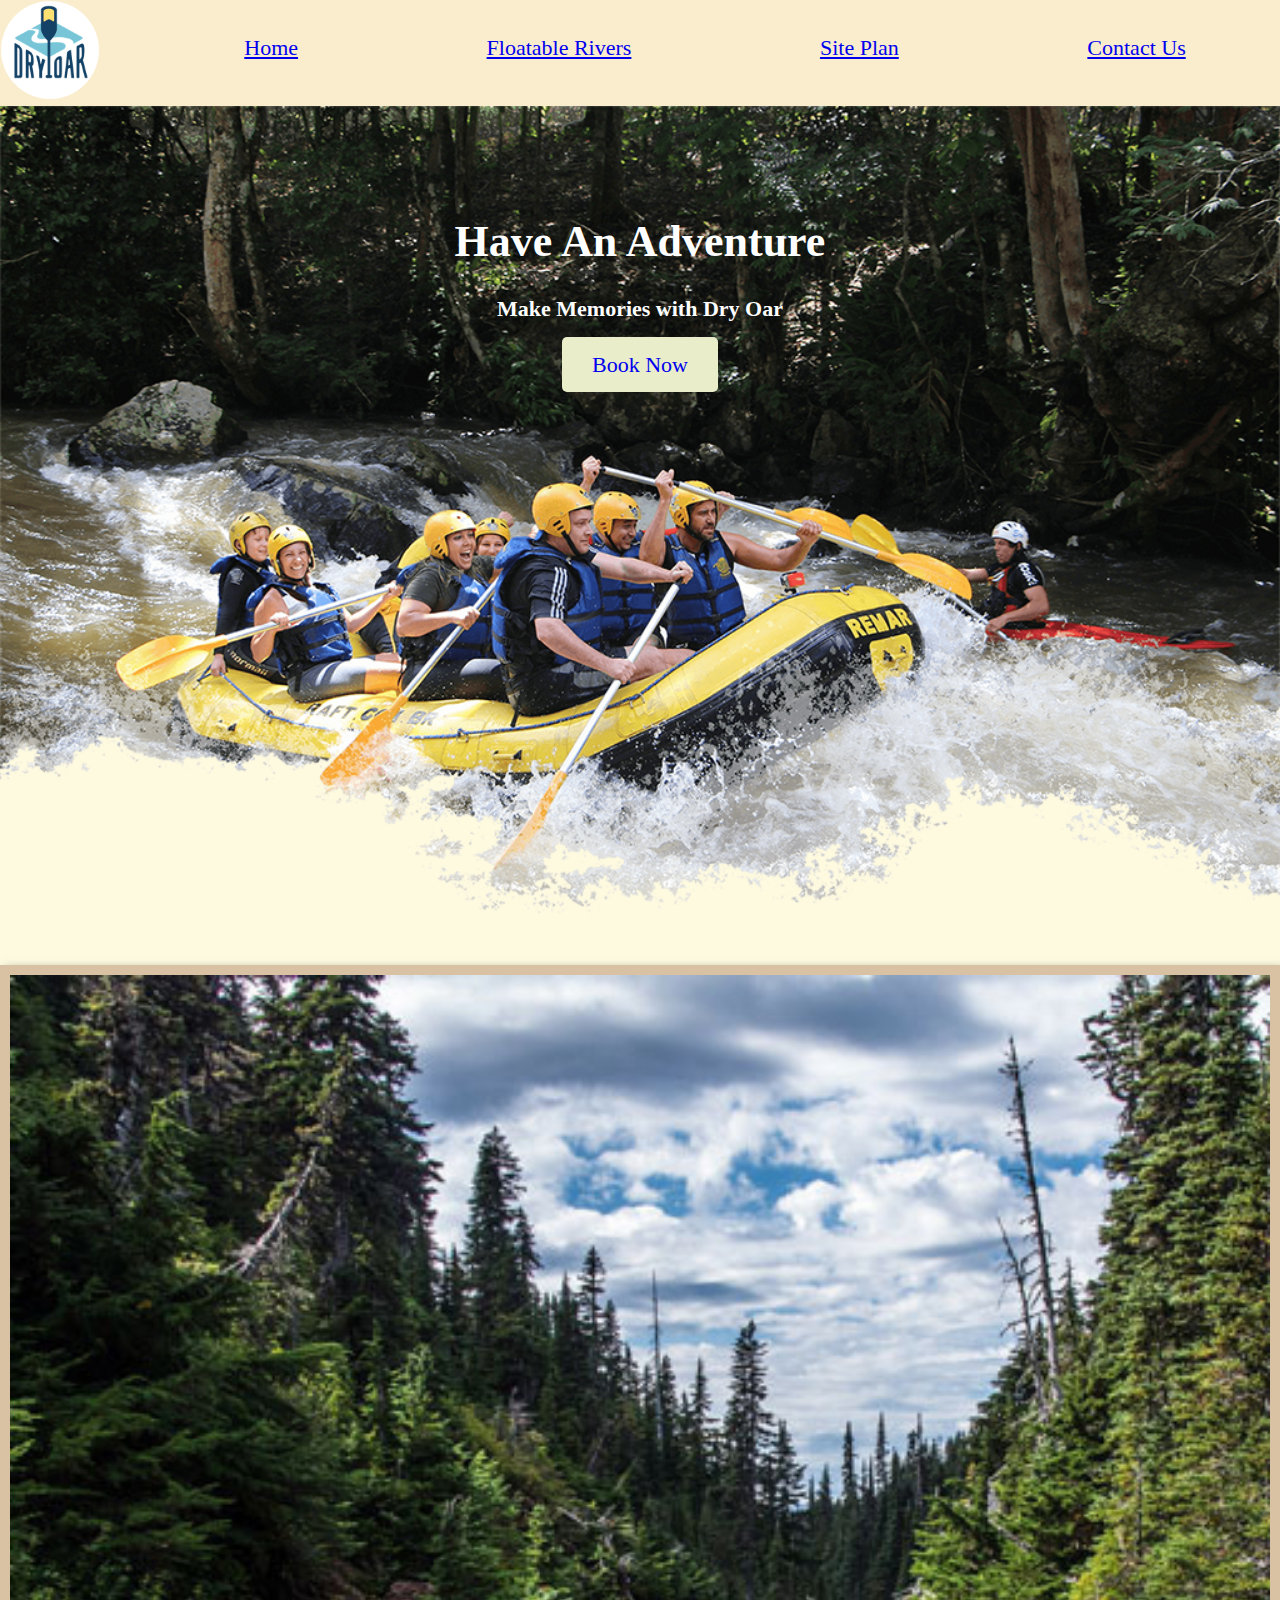
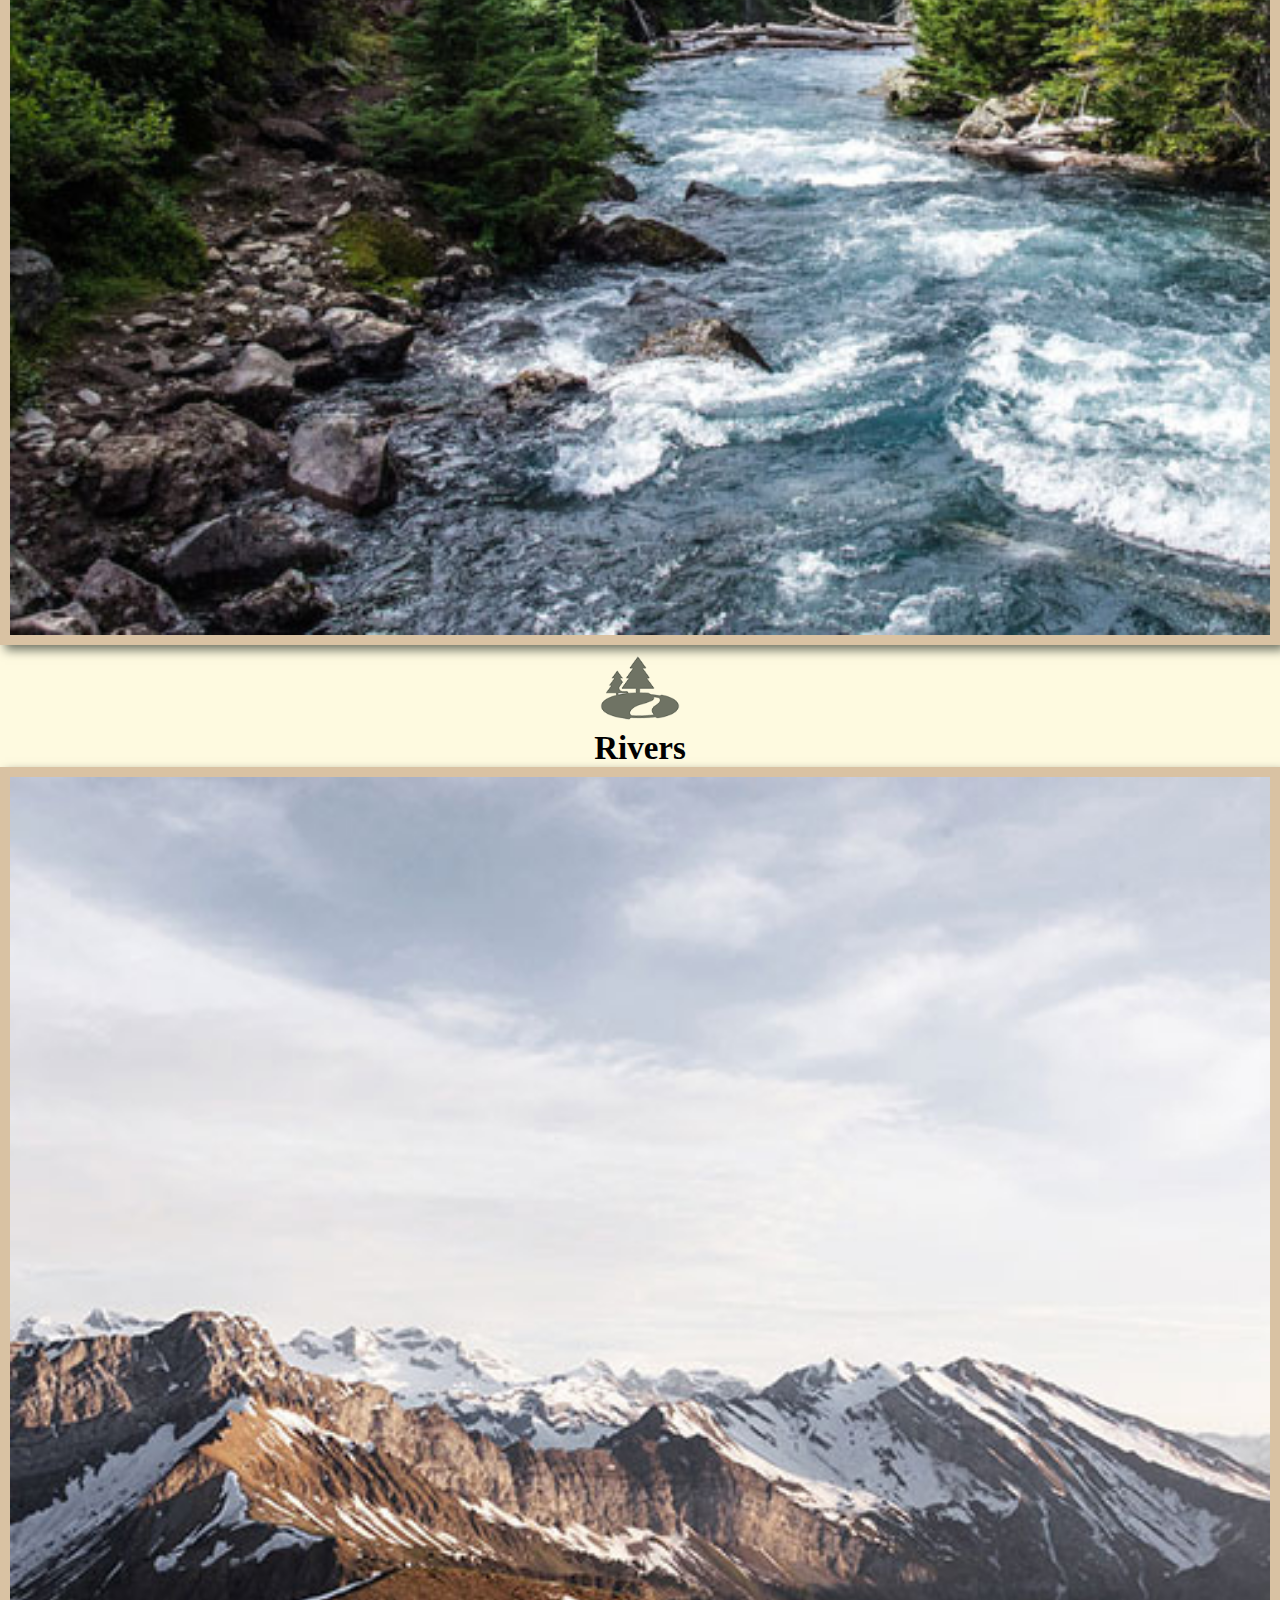
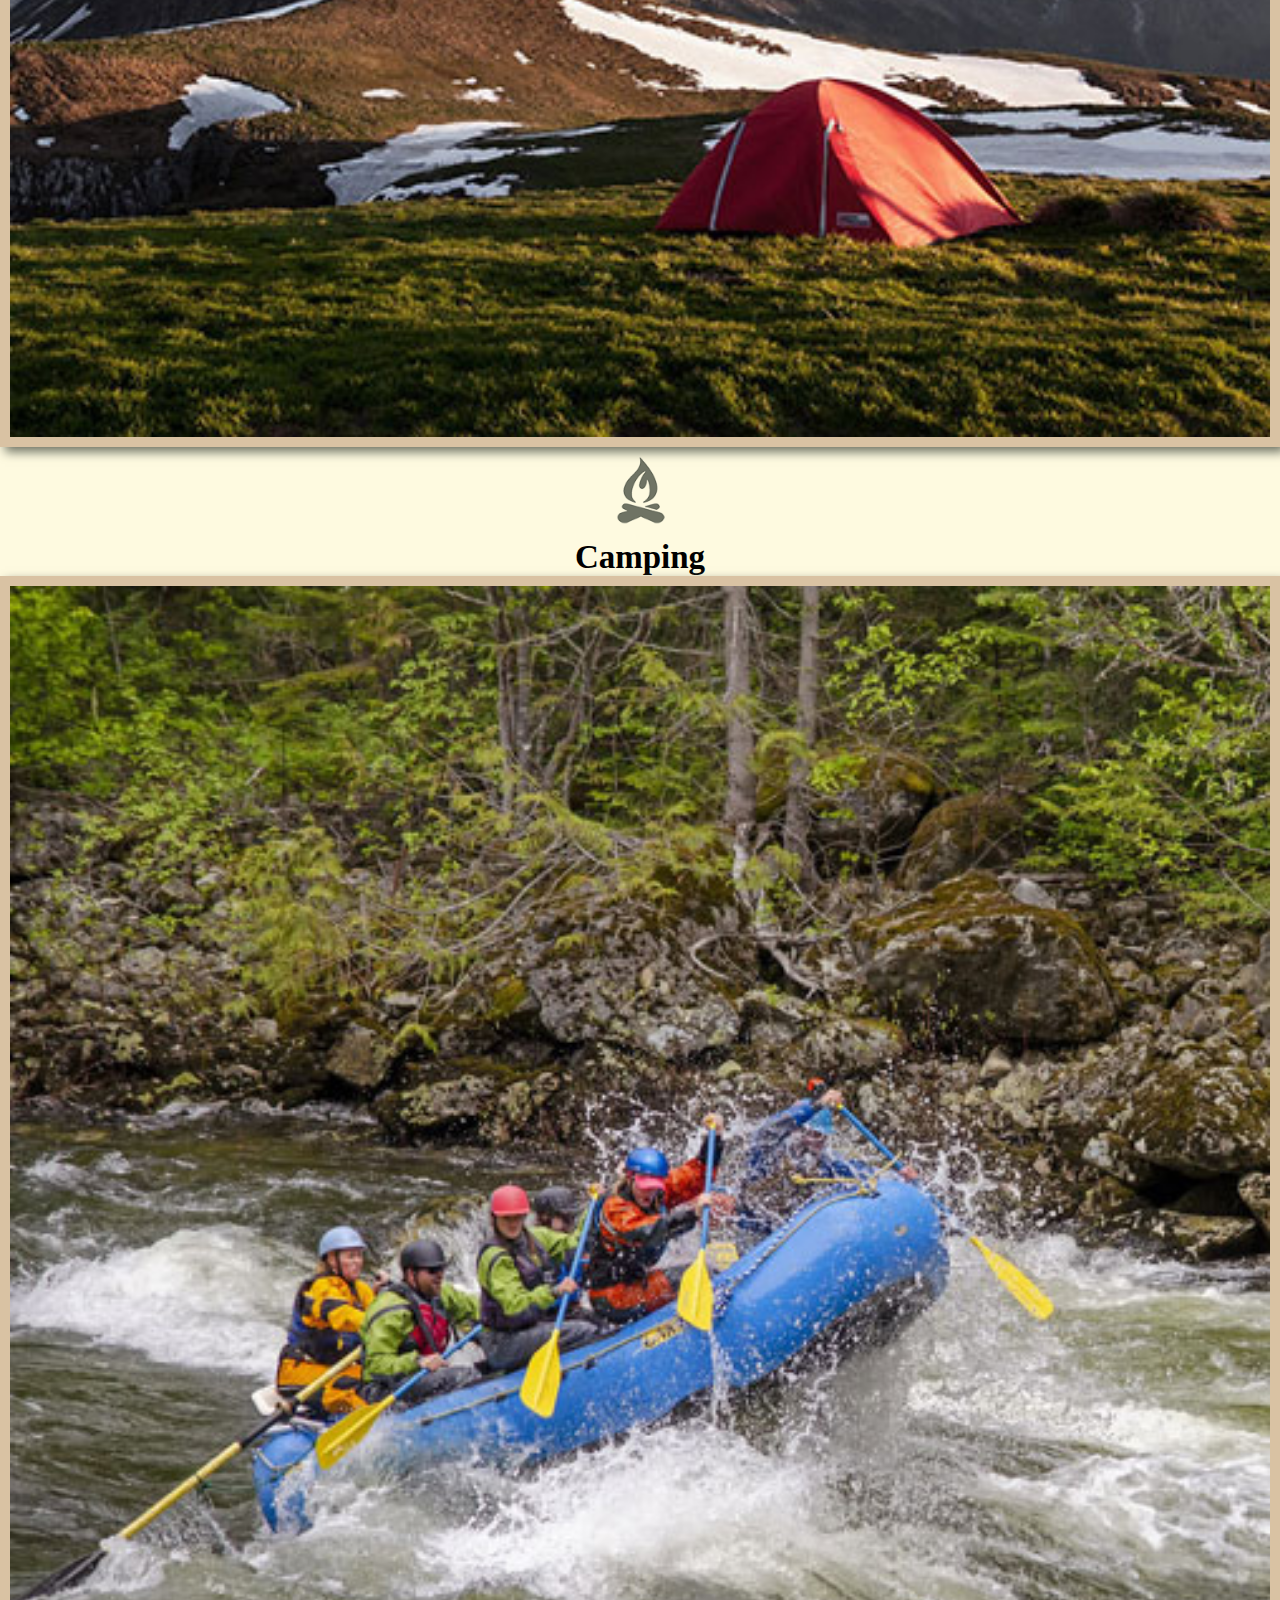
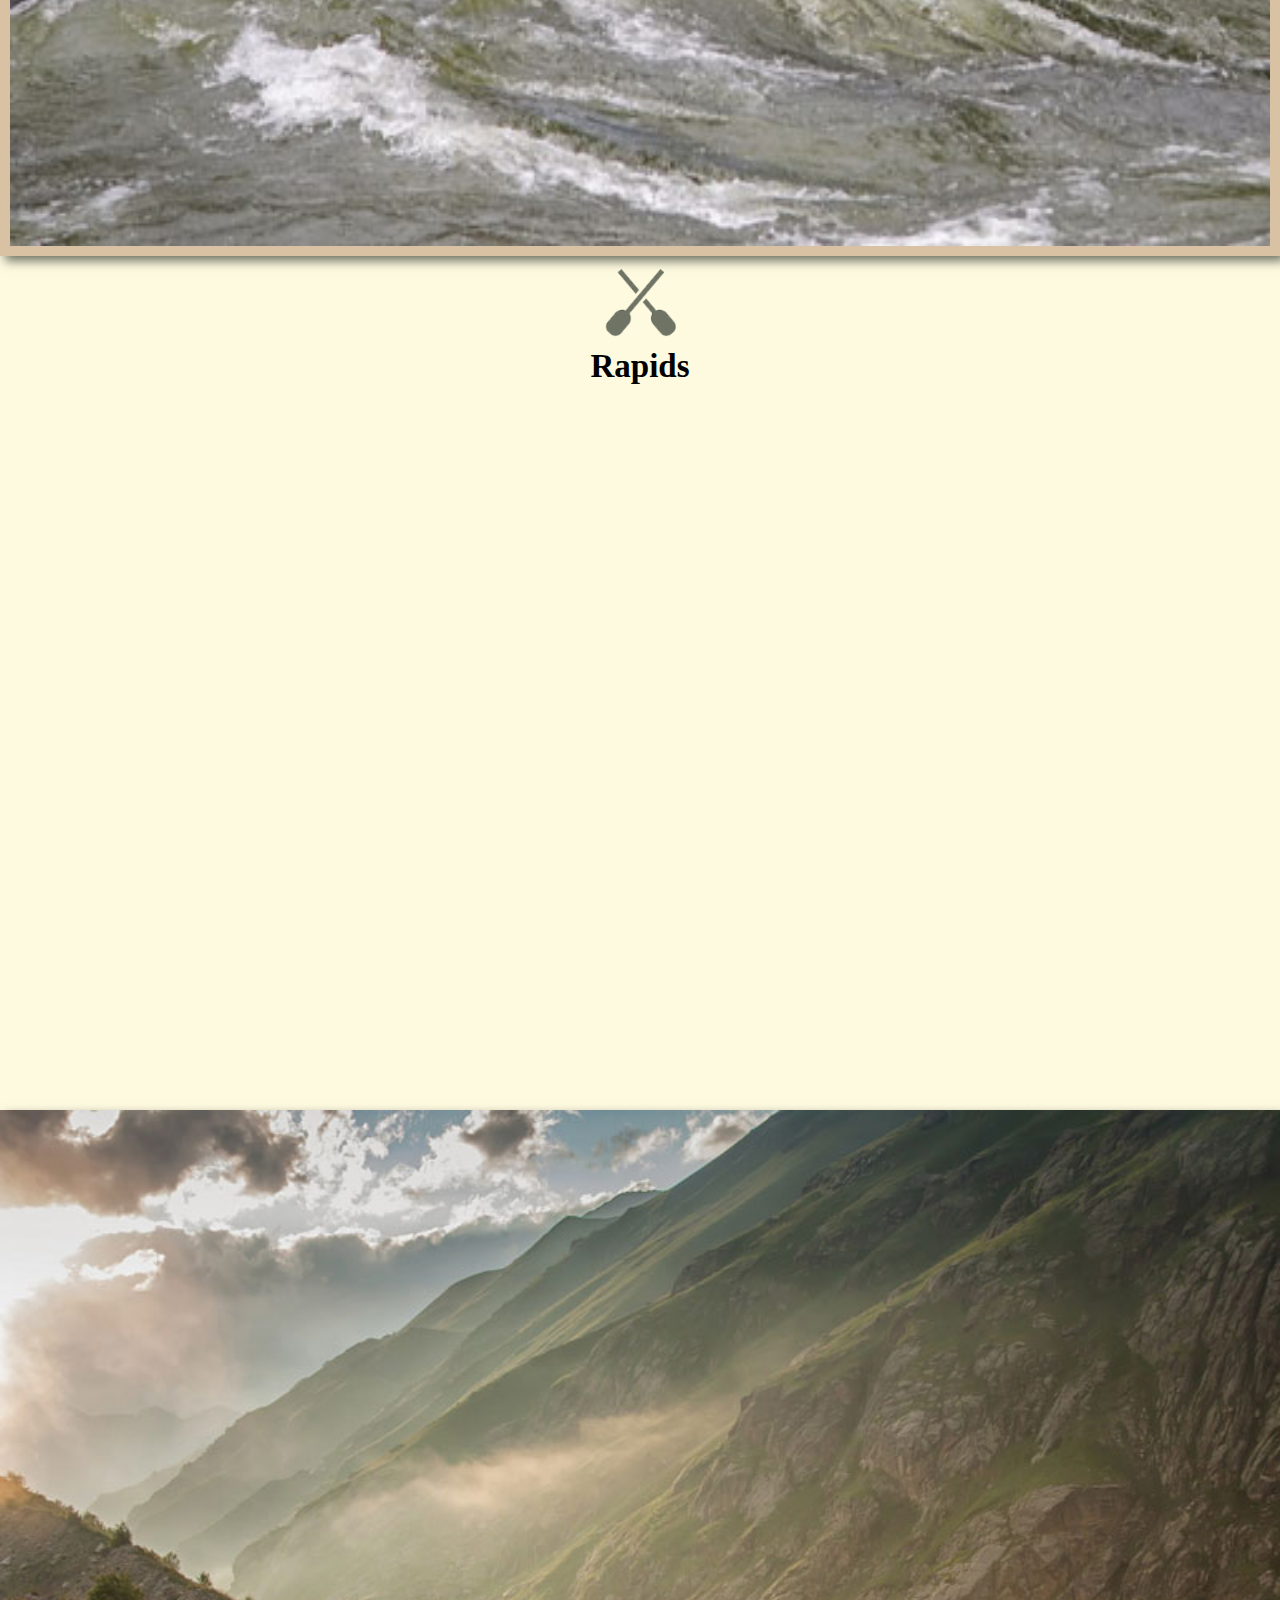
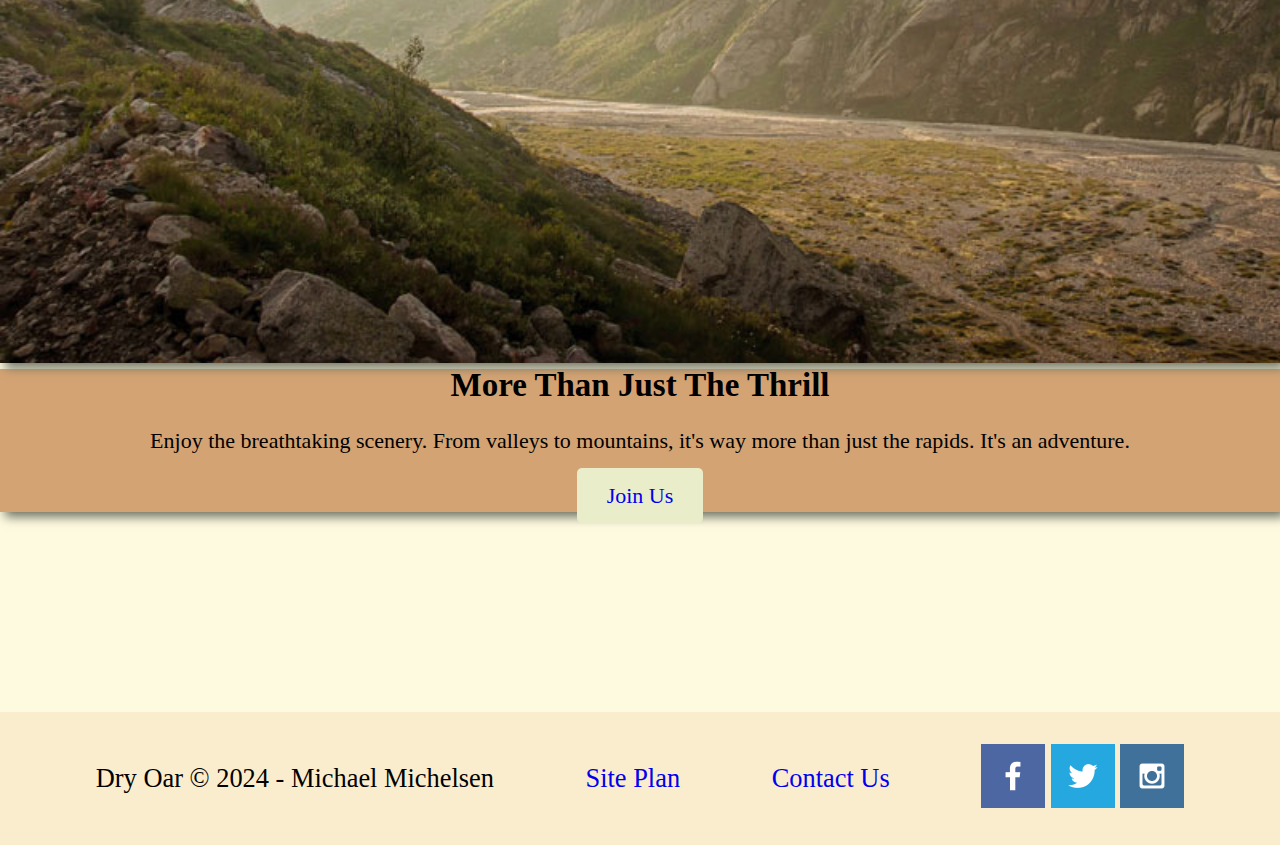
==== commit 8a5014e7: "Tried to finish wrr site, still can't get it" ====
--- a/wwr/index.html
+++ b/wwr/index.html
@@ -14,7 +14,7 @@
             </a>
             <nav>
                 <a href="index.html">Home</a>
-                <a href="#">Page 02</a>
+                <a href="rivers.html">Floatable Rivers</a>
                 <a href="site-plan-rafting.html">Site Plan</a>
                 <a href="contactus.html">Contact Us</a>
             </nav>
--- a/wwr/styles/styles.css
+++ b/wwr/styles/styles.css
@@ -11,6 +11,7 @@
     font-family: 'Times New Roman', Times, serif;
     font-size: 2em;
     margin-top: 10px;
+    color: white;
 }
 
 #content{
@@ -242,3 +243,36 @@
         margin-top: 25px;
     }
 }
+
+/* Start Specific Rivers Styles */
+.rivers-grid{
+    display: grid;
+    grid-template-columns: 1fr 1fr 1fr;
+    grid-template-rows: 1fr 1fr;
+}
+
+#rivers-title{
+    font-family: 'Times New Roman', Times, serif;
+    font-size: 2em;
+    margin-top: 30px;
+    text-align: center;
+    text-decoration: underline;
+    grid-column: 2/3;
+    grid-row: 1/2;
+}
+
+.first-river{
+    grid-column: 1/2;
+    grid-row: 2/3;
+}
+
+.second-river{
+    grid-column: 2/3;
+    grid-row: 2/3;
+}
+
+.third-river{
+    grid-column: 3/4;
+    grid-row: 2/3;
+}
+/* Ens Specific Rivers Styles*/